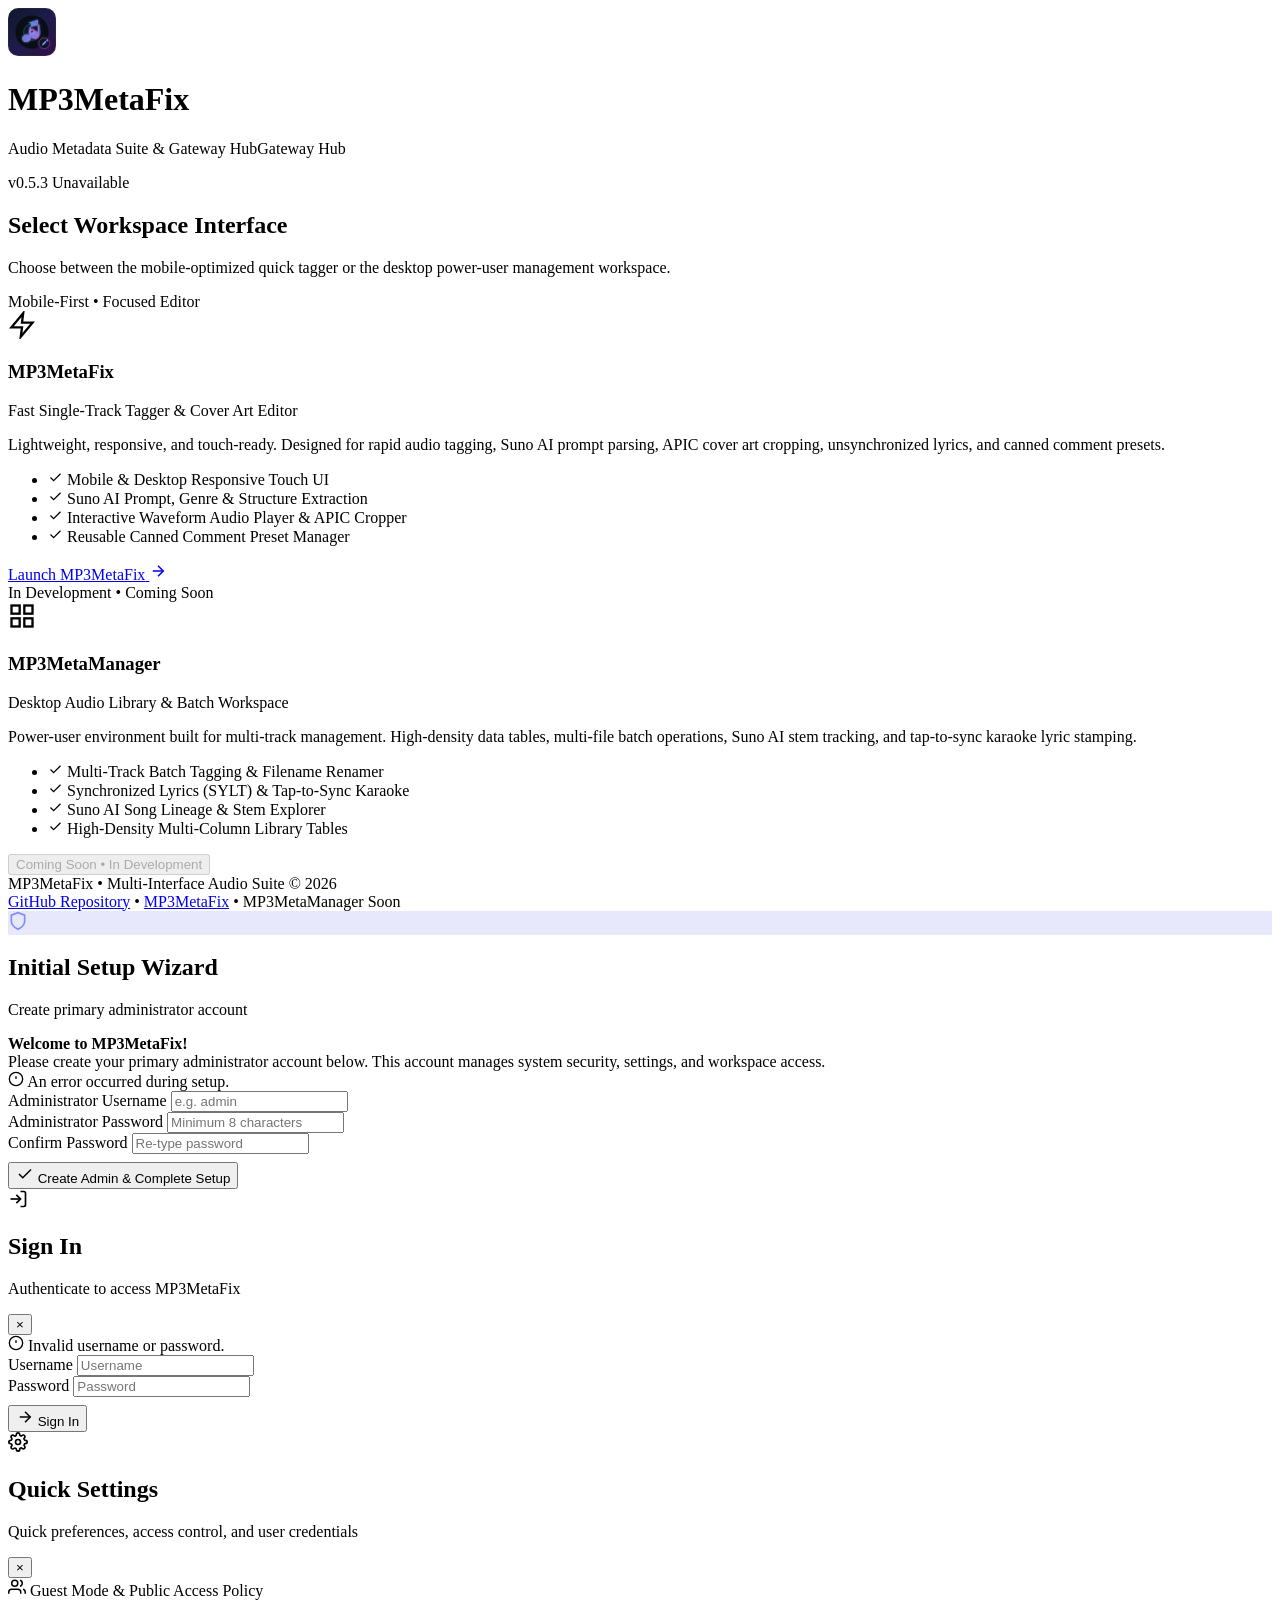
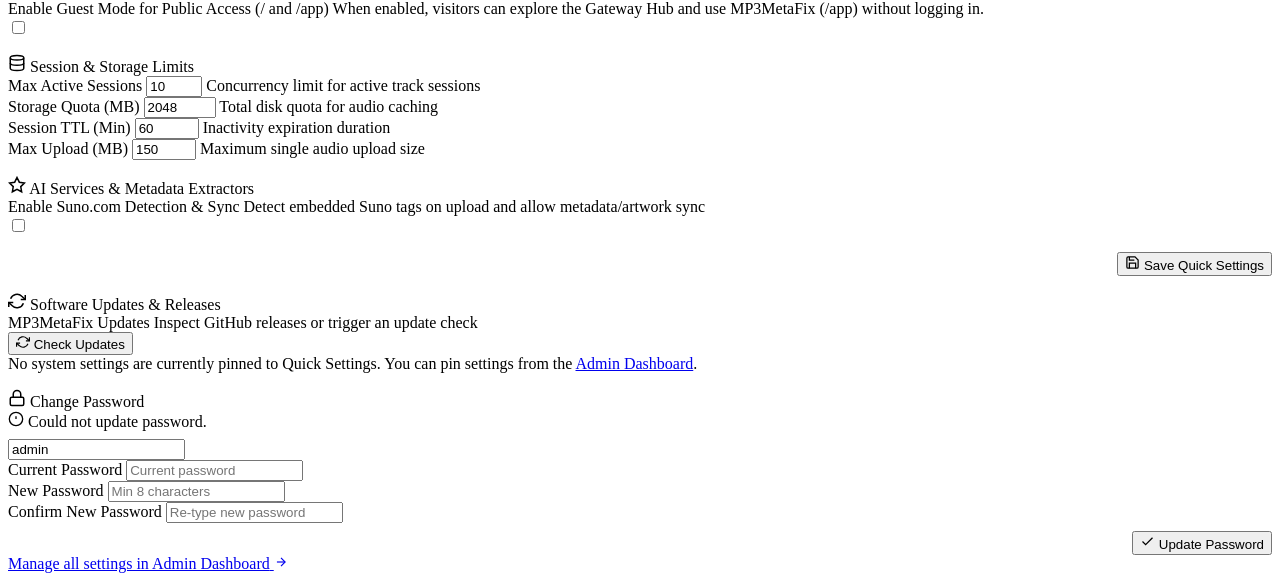
==== frontend/index.html @ 893d3195 "chore(release): prepare v0.5.3 release" ====
<!DOCTYPE html>
<html lang="en">
<head>
  <meta charset="UTF-8">
  <meta name="viewport" content="width=device-width, initial-scale=1.0">
  <meta name="description" content="MP3MetaFix Hub - Choose your audio metadata workspace">
  <title>MP3MetaFix | Gateway Hub</title>
  
  <!-- Google Fonts: Inter & Outfit -->
  <link rel="preconnect" href="https://fonts.googleapis.com">
  <link rel="preconnect" href="https://fonts.gstatic.com" crossorigin>
  <link href="https://fonts.googleapis.com/css2?family=Inter:wght@300;400;500;600;700&family=Outfit:wght@500;600;700;800&display=swap" rel="stylesheet">
  
  <link rel="icon" type="image/svg+xml" href="/assets/mp3metafix.svg">
  <link rel="stylesheet" href="/css/styles.css?v=0.5.3">
</head>
<body class="app-body hub-body">
  <!-- Dynamic Background Glow Elements -->
  <div class="bg-glow bg-glow-1"></div>
  <div class="bg-glow bg-glow-2"></div>
  <div class="bg-glow bg-glow-3"></div>

  <div class="app-container hub-container">
    <!-- Header -->
    <header class="app-header hub-header">
      <div class="brand-group">
        <div class="brand-logo-container">
          <img src="/assets/mp3metafix.svg" alt="MP3MetaFix Logo" class="brand-logo" width="48" height="48">
        </div>
        <div class="brand-text">
          <h1 class="brand-title">MP3<span>MetaFix</span></h1>
          <p class="brand-subtitle"><span class="sub-full">Audio Metadata Suite & Gateway Hub</span><span class="sub-short">Gateway Hub</span></p>
        </div>
      </div>

      <div class="header-badges">
        <span class="badge badge-version" id="hubVersionBadge">v0.5.3</span>
        <span class="badge badge-status" id="hubStatusBadge"><span class="status-dot"></span> Online</span>
        <div class="header-auth-container" id="headerAuthContainer"></div>
      </div>
    </header>

    <!-- Main Hub Content -->
    <main class="hub-main-content">
      <!-- Hero Intro -->
      <section class="hub-hero">
        <h2 class="hub-hero-title">Select Workspace Interface</h2>
        <p class="hub-hero-subtitle">
          Choose between the mobile-optimized quick tagger or the desktop power-user management workspace.
        </p>
      </section>

      <!-- Interface Chooser Cards Grid -->
      <section class="hub-apps-grid" aria-label="Available Applications">
        <!-- App 1: MP3MetaFix -->
        <div class="card app-card app-card-fix">
          <div class="app-card-glow"></div>
          <div class="app-card-header">
            <div class="app-badge-pill pill-primary">
              <span class="pill-dot"></span> Mobile-First • Focused Editor
            </div>
            <div class="app-icon-wrapper icon-fix">
              <svg viewBox="0 0 24 24" fill="none" stroke="currentColor" stroke-width="2" width="28" height="28">
                <polygon points="13 2 3 14 12 14 11 22 21 10 12 10 13 2"></polygon>
              </svg>
            </div>
          </div>

          <div class="app-card-body">
            <h3 class="app-title">MP3MetaFix</h3>
            <p class="app-tagline">Fast Single-Track Tagger & Cover Art Editor</p>
            <p class="app-desc">
              Lightweight, responsive, and touch-ready. Designed for rapid audio tagging, Suno AI prompt parsing, APIC cover art cropping, unsynchronized lyrics, and canned comment presets.
            </p>

            <ul class="app-features-list">
              <li>
                <svg viewBox="0 0 24 24" fill="none" stroke="currentColor" stroke-width="2" width="15" height="15"><polyline points="20 6 9 17 4 12"></polyline></svg>
                <span>Mobile & Desktop Responsive Touch UI</span>
              </li>
              <li>
                <svg viewBox="0 0 24 24" fill="none" stroke="currentColor" stroke-width="2" width="15" height="15"><polyline points="20 6 9 17 4 12"></polyline></svg>
                <span>Suno AI Prompt, Genre & Structure Extraction</span>
              </li>
              <li>
                <svg viewBox="0 0 24 24" fill="none" stroke="currentColor" stroke-width="2" width="15" height="15"><polyline points="20 6 9 17 4 12"></polyline></svg>
                <span>Interactive Waveform Audio Player & APIC Cropper</span>
              </li>
              <li>
                <svg viewBox="0 0 24 24" fill="none" stroke="currentColor" stroke-width="2" width="15" height="15"><polyline points="20 6 9 17 4 12"></polyline></svg>
                <span>Reusable Canned Comment Preset Manager</span>
              </li>
            </ul>
          </div>

          <div class="app-card-footer">
            <a href="/app" class="btn btn-primary btn-block btn-lg" id="btnLaunchFix">
              <span>Launch MP3MetaFix</span>
              <svg viewBox="0 0 24 24" fill="none" stroke="currentColor" stroke-width="2" width="18" height="18"><line x1="5" y1="12" x2="19" y2="12"></line><polyline points="12 5 19 12 12 19"></polyline></svg>
            </a>
          </div>
        </div>

        <!-- App 2: MP3MetaManager -->
        <div class="card app-card app-card-manager">
          <div class="app-card-glow"></div>
          <div class="app-card-header">
            <div class="app-badge-pill pill-coming-soon">
              <span class="pill-dot pill-dot-amber"></span> In Development &bull; Coming Soon
            </div>
            <div class="app-icon-wrapper icon-mgr">
              <svg viewBox="0 0 24 24" fill="none" stroke="currentColor" stroke-width="2" width="28" height="28">
                <rect x="3" y="3" width="7" height="7"></rect>
                <rect x="14" y="3" width="7" height="7"></rect>
                <rect x="14" y="14" width="7" height="7"></rect>
                <rect x="3" y="14" width="7" height="7"></rect>
              </svg>
            </div>
          </div>

          <div class="app-card-body">
            <h3 class="app-title">MP3MetaManager</h3>
            <p class="app-tagline">Desktop Audio Library & Batch Workspace</p>
            <p class="app-desc">
              Power-user environment built for multi-track management. High-density data tables, multi-file batch operations, Suno AI stem tracking, and tap-to-sync karaoke lyric stamping.
            </p>

            <ul class="app-features-list">
              <li>
                <svg viewBox="0 0 24 24" fill="none" stroke="currentColor" stroke-width="2" width="15" height="15"><polyline points="20 6 9 17 4 12"></polyline></svg>
                <span>Multi-Track Batch Tagging & Filename Renamer</span>
              </li>
              <li>
                <svg viewBox="0 0 24 24" fill="none" stroke="currentColor" stroke-width="2" width="15" height="15"><polyline points="20 6 9 17 4 12"></polyline></svg>
                <span>Synchronized Lyrics (SYLT) & Tap-to-Sync Karaoke</span>
              </li>
              <li>
                <svg viewBox="0 0 24 24" fill="none" stroke="currentColor" stroke-width="2" width="15" height="15"><polyline points="20 6 9 17 4 12"></polyline></svg>
                <span>Suno AI Song Lineage & Stem Explorer</span>
              </li>
              <li>
                <svg viewBox="0 0 24 24" fill="none" stroke="currentColor" stroke-width="2" width="15" height="15"><polyline points="20 6 9 17 4 12"></polyline></svg>
                <span>High-Density Multi-Column Library Tables</span>
              </li>
            </ul>
          </div>

          <div class="app-card-footer">
            <button class="btn btn-secondary btn-block btn-lg btn-disabled" disabled aria-disabled="true" title="MP3MetaManager is currently in development and coming in a future release">
              <span>Coming Soon &bull; In Development</span>
            </button>
          </div>
        </div>
      </section>
    </main>

    <!-- Footer -->
    <footer class="app-footer hub-footer">
      <div>MP3MetaFix &bull; Multi-Interface Audio Suite &copy; 2026</div>
      <div class="footer-links">
        <a href="https://github.com/darktekmafia/MP3MetaFix" target="_blank" rel="noopener noreferrer" class="footer-link">GitHub Repository</a>
        <span class="footer-sep">&bull;</span>
        <a href="/app" class="footer-link">MP3MetaFix</a>
        <span class="footer-sep">&bull;</span>
        <span class="footer-link-disabled" title="Coming Soon">MP3MetaManager <span class="switcher-badge-soon">Soon</span></span>
      </div>
    </footer>
  </div>

  <!-- Initial Administrator Setup Wizard Modal -->
  <div id="setupModal" class="modal-overlay hidden" role="dialog" aria-labelledby="setupModalTitle" aria-modal="true" data-backdrop="static">
    <div class="modal-card auth-modal-card">
      <div class="modal-header">
        <div class="modal-title-group">
          <div class="modal-icon-badge" style="background: rgba(99, 102, 241, 0.15); border-color: rgba(99, 102, 241, 0.35); color: #818cf8;">
            <svg viewBox="0 0 24 24" fill="none" stroke="currentColor" stroke-width="2" width="20" height="20">
              <path d="M12 22s8-4 8-10V5l-8-3-8 3v7c0 6 8 10 8 10z"></path>
            </svg>
          </div>
          <div>
            <h2 id="setupModalTitle" class="modal-title">Initial Setup Wizard</h2>
            <p class="modal-subtitle">Create primary administrator account</p>
          </div>
        </div>
      </div>

      <div class="modal-body">
        <div class="auth-intro-box">
          <strong>Welcome to MP3MetaFix!</strong><br>
          Please create your primary administrator account below. This account manages system security, settings, and workspace access.
        </div>

        <div id="setupErrorBanner" class="auth-error-banner hidden" role="alert">
          <svg viewBox="0 0 24 24" fill="none" stroke="currentColor" stroke-width="2" width="16" height="16"><circle cx="12" cy="12" r="10"></circle><line x1="12" y1="8" x2="12" y2="12"></line><line x1="12" y1="16" x2="12.01" y2="16"></line></svg>
          <span id="setupErrorText">An error occurred during setup.</span>
        </div>

        <form id="formAuthSetup" class="auth-form">
          <div class="form-group">
            <label for="setupUsername" class="form-label">Administrator Username</label>
            <input type="text" id="setupUsername" name="setupUsername" class="form-input" placeholder="e.g. admin" required minlength="3" autocomplete="username">
          </div>

          <div class="form-group">
            <label for="setupPassword" class="form-label">Administrator Password</label>
            <input type="password" id="setupPassword" name="setupPassword" class="form-input" placeholder="Minimum 8 characters" required minlength="8" autocomplete="new-password">
          </div>

          <div class="form-group">
            <label for="setupConfirm" class="form-label">Confirm Password</label>
            <input type="password" id="setupConfirm" name="setupConfirm" class="form-input" placeholder="Re-type password" required minlength="8" autocomplete="new-password">
          </div>

          <button type="submit" class="btn btn-primary btn-block btn-lg" id="btnSubmitSetup" style="margin-top: 0.5rem;">
            <svg viewBox="0 0 24 24" fill="none" stroke="currentColor" stroke-width="2" width="18" height="18"><polyline points="20 6 9 17 4 12"></polyline></svg>
            <span>Create Admin & Complete Setup</span>
          </button>
        </form>
      </div>
    </div>
  </div>

  <!-- Sign In Modal -->
  <div id="loginModal" class="modal-overlay hidden" role="dialog" aria-labelledby="loginModalTitle" aria-modal="true">
    <div class="modal-card auth-modal-card">
      <div class="modal-header">
        <div class="modal-title-group">
          <div class="modal-icon-badge">
            <svg viewBox="0 0 24 24" fill="none" stroke="currentColor" stroke-width="2" width="20" height="20">
              <path d="M15 3h4a2 2 0 0 1 2 2v14a2 2 0 0 1-2 2h-4"></path>
              <polyline points="10 17 15 12 10 7"></polyline>
              <line x1="15" y1="12" x2="3" y2="12"></line>
            </svg>
          </div>
          <div>
            <h2 id="loginModalTitle" class="modal-title">Sign In</h2>
            <p class="modal-subtitle">Authenticate to access MP3MetaFix</p>
          </div>
        </div>
        <button class="btn-close" id="btnCloseLoginModal" aria-label="Close modal">&times;</button>
      </div>

      <div class="modal-body">
        <div id="loginErrorBanner" class="auth-error-banner hidden" role="alert">
          <svg viewBox="0 0 24 24" fill="none" stroke="currentColor" stroke-width="2" width="16" height="16"><circle cx="12" cy="12" r="10"></circle><line x1="12" y1="8" x2="12" y2="12"></line><line x1="12" y1="16" x2="12.01" y2="16"></line></svg>
          <span id="loginErrorText">Invalid username or password.</span>
        </div>

        <form id="formAuthLogin" class="auth-form">
          <div class="form-group">
            <label for="loginUsername" class="form-label">Username</label>
            <input type="text" id="loginUsername" name="loginUsername" class="form-input" placeholder="Username" required autocomplete="username">
          </div>

          <div class="form-group">
            <label for="loginPassword" class="form-label">Password</label>
            <input type="password" id="loginPassword" name="loginPassword" class="form-input" placeholder="Password" required autocomplete="current-password">
          </div>

          <button type="submit" class="btn btn-primary btn-block btn-lg" id="btnSubmitLogin" style="margin-top: 0.5rem;">
            <svg viewBox="0 0 24 24" fill="none" stroke="currentColor" stroke-width="2" width="18" height="18"><line x1="5" y1="12" x2="19" y2="12"></line><polyline points="12 5 19 12 12 19"></polyline></svg>
            <span>Sign In</span>
          </button>
        </form>
      </div>
    </div>
  </div>

  <!-- Settings & Security Modal -->
  <div id="settingsModal" class="modal-overlay hidden" role="dialog" aria-labelledby="settingsModalTitle" aria-modal="true">
    <div class="modal-card modal-lg">
      <div class="modal-header">
        <div class="modal-title-group">
          <div class="modal-icon-badge">
            <svg viewBox="0 0 24 24" fill="none" stroke="currentColor" stroke-width="2" width="20" height="20">
              <circle cx="12" cy="12" r="3"></circle>
              <path d="M19.4 15a1.65 1.65 0 0 0 .33 1.82l.06.06a2 2 0 0 1 0 2.83 2 2 0 0 1-2.83 0l-.06-.06a1.65 1.65 0 0 0-1.82-.33 1.65 1.65 0 0 0-1 1.51V21a2 2 0 0 1-2 2 2 2 0 0 1-2-2v-.09A1.65 1.65 0 0 0 9 19.4a1.65 1.65 0 0 0-1.82.33l-.06.06a2 2 0 0 1-2.83 0 2 2 0 0 1 0-2.83l.06-.06a1.65 1.65 0 0 0 .33-1.82 1.65 1.65 0 0 0-1.51-1H3a2 2 0 0 1-2-2 2 2 0 0 1 2-2h.09A1.65 1.65 0 0 0 4.6 9a1.65 1.65 0 0 0-.33-1.82l-.06-.06a2 2 0 0 1 0-2.83 2 2 0 0 1 2.83 0l.06.06a1.65 1.65 0 0 0 1.82.33H9a1.65 1.65 0 0 0 1-1.51V3a2 2 0 0 1 2-2 2 2 0 0 1 2 2v.09a1.65 1.65 0 0 0 1 1.51 1.65 1.65 0 0 0 1.82-.33l.06-.06a2 2 0 0 1 2.83 0 2 2 0 0 1 0 2.83l-.06.06a1.65 1.65 0 0 0-.33 1.82V9a1.65 1.65 0 0 0 1.51 1H21a2 2 0 0 1 2 2 2 2 0 0 1-2 2h-.09a1.65 1.65 0 0 0-1.51 1z"></path>
            </svg>
          </div>
          <div>
            <h2 id="settingsModalTitle" class="modal-title">Quick Settings</h2>
            <p class="modal-subtitle">Quick preferences, access control, and user credentials</p>
          </div>
        </div>
        <button class="btn-close" id="btnCloseSettingsModal" aria-label="Close modal">&times;</button>
      </div>

      <div class="modal-body">
        <!-- Admin Settings Section -->
        <div id="settingsAdminSection" class="settings-admin-wrapper">
          <form id="formSystemSettings" class="settings-form">
            <!-- Access & Guest Mode Card -->
            <div id="settingBlock_guest_mode_enabled" class="settings-section-card">
              <div class="settings-section-header">
                <svg viewBox="0 0 24 24" fill="none" stroke="currentColor" stroke-width="2" width="18" height="18"><path d="M17 21v-2a4 4 0 0 0-4-4H5a4 4 0 0 0-4 4v2"></path><circle cx="9" cy="7" r="4"></circle><path d="M23 21v-2a4 4 0 0 0-3-3.87"></path><path d="M16 3.13a4 4 0 0 1 0 7.75"></path></svg>
                <span>Guest Mode & Public Access Policy</span>
              </div>
              <div class="settings-row">
                <div class="settings-label-group">
                  <span class="settings-label">Enable Guest Mode for Public Access (/ and /app)</span>
                  <span class="settings-subtext">When enabled, visitors can explore the Gateway Hub and use MP3MetaFix (/app) without logging in.</span>
                </div>
                <label class="toggle-switch" aria-label="Toggle Guest Mode">
                  <input type="checkbox" id="settingGuestMode">
                  <span class="switch-slider"></span>
                </label>
              </div>
            </div>

            <!-- Session & Storage Quota Card -->
            <div id="settingBlock_limits" class="settings-section-card" style="margin-top: 1rem;">
              <div class="settings-section-header">
                <svg viewBox="0 0 24 24" fill="none" stroke="currentColor" stroke-width="2" width="18" height="18"><ellipse cx="12" cy="5" rx="9" ry="3"></ellipse><path d="M21 12c0 1.66-4 3-9 3s-9-1.34-9-3"></path><path d="M3 5v14c0 1.66 4 3 9 3s9-1.34 9-3V5"></path></svg>
                <span>Session & Storage Limits</span>
              </div>
              <div class="settings-inputs-grid">
                <div id="settingBlock_max_sessions" class="form-group">
                  <label for="settingMaxSessions" class="form-label">Max Active Sessions</label>
                  <input type="number" id="settingMaxSessions" class="form-input" min="1" max="100" value="10">
                  <span class="settings-subtext">Concurrency limit for active track sessions</span>
                </div>
                <div id="settingBlock_max_global_storage_mb" class="form-group">
                  <label for="settingMaxStorage" class="form-label">Storage Quota (MB)</label>
                  <input type="number" id="settingMaxStorage" class="form-input" min="100" max="20480" value="2048">
                  <span class="settings-subtext">Total disk quota for audio caching</span>
                </div>
                <div id="settingBlock_session_ttl_minutes" class="form-group">
                  <label for="settingSessionTtl" class="form-label">Session TTL (Min)</label>
                  <input type="number" id="settingSessionTtl" class="form-input" min="5" max="1440" value="60">
                  <span class="settings-subtext">Inactivity expiration duration</span>
                </div>
                <div id="settingBlock_max_upload_size_mb" class="form-group">
                  <label for="settingMaxUploadSize" class="form-label">Max Upload (MB)</label>
                  <input type="number" id="settingMaxUploadSize" class="form-input" min="10" max="2048" value="150">
                  <span class="settings-subtext">Maximum single audio upload size</span>
                </div>
              </div>
            </div>

            <!-- AI Services & Integrations Card -->
            <div id="settingBlock_suno_integration_enabled" class="settings-section-card" style="margin-top: 1rem;">
              <div class="settings-section-header">
                <svg viewBox="0 0 24 24" fill="none" stroke="currentColor" stroke-width="2" width="18" height="18"><polygon points="12 2 15.09 8.26 22 9.27 17 14.14 18.18 21.02 12 17.77 5.82 21.02 7 14.14 2 9.27 8.91 8.26 12 2"></polygon></svg>
                <span>AI Services & Metadata Extractors</span>
              </div>
              <div class="settings-row">
                <div class="settings-label-group">
                  <span class="settings-label">Enable Suno.com Detection & Sync</span>
                  <span class="settings-subtext">Detect embedded Suno tags on upload and allow metadata/artwork sync</span>
                </div>
                <label class="toggle-switch" aria-label="Toggle Suno Integration">
                  <input type="checkbox" id="settingSunoIntegration">
                  <span class="switch-slider"></span>
                </label>
              </div>
            </div>

            <div id="settingBlock_saveBtn" style="display: flex; justify-content: flex-end; margin-top: 1rem;">
              <button type="submit" class="btn btn-primary btn-sm" id="btnSaveSettings">
                <svg viewBox="0 0 24 24" fill="none" stroke="currentColor" stroke-width="2" width="15" height="15"><path d="M19 21H5a2 2 0 0 1-2-2V5a2 2 0 0 1 2-2h11l5 5v11a2 2 0 0 1-2 2z"></path><polyline points="17 21 17 13 7 13 7 21"></polyline><polyline points="7 3 7 8 15 8"></polyline></svg>
                <span>Save Quick Settings</span>
              </button>
            </div>

            <!-- Software Updates Card -->
            <div id="settingBlock_software_updates" class="settings-section-card" style="margin-top: 1rem;">
              <div class="settings-section-header">
                <svg viewBox="0 0 24 24" fill="none" stroke="currentColor" stroke-width="2" width="18" height="18"><path d="M23 4v6h-6"></path><path d="M1 20v-6h6"></path><path d="M3.51 9a9 9 0 0 1 14.85-3.36L23 10M1 14l4.64 4.36A9 9 0 0 0 20.49 15"></path></svg>
                <span>Software Updates & Releases</span>
              </div>
              <div class="settings-row">
                <div class="settings-label-group">
                  <span class="settings-label" id="quickUpdateVersionText">MP3MetaFix Updates</span>
                  <span class="settings-subtext" id="quickUpdateStatusText">Inspect GitHub releases or trigger an update check</span>
                </div>
                <button type="button" class="btn btn-secondary btn-sm" id="btnQuickCheckUpdates">
                  <svg viewBox="0 0 24 24" fill="none" stroke="currentColor" stroke-width="2" width="14" height="14"><path d="M23 4v6h-6"></path><path d="M1 20v-6h6"></path><path d="M3.51 9a9 9 0 0 1 14.85-3.36L23 10M1 14l4.64 4.36A9 9 0 0 0 20.49 15"></path></svg>
                  <span>Check Updates</span>
                </button>
              </div>
            </div>
          </form>

          <div id="quickSettingsEmptyNotice" class="quick-settings-empty hidden">
            No system settings are currently pinned to Quick Settings. You can pin settings from the <a href="/admin">Admin Dashboard</a>.
          </div>
        </div>

        <!-- Password Change Card -->
        <div class="settings-section-card" style="margin-top: 1rem;">
          <div class="settings-section-header">
            <svg viewBox="0 0 24 24" fill="none" stroke="currentColor" stroke-width="2" width="18" height="18"><rect x="3" y="11" width="18" height="11" rx="2" ry="2"></rect><path d="M7 11V7a5 5 0 0 1 10 0v4"></path></svg>
            <span>Change Password</span>
          </div>

          <div id="pwdErrorBanner" class="auth-error-banner hidden" role="alert">
            <svg viewBox="0 0 24 24" fill="none" stroke="currentColor" stroke-width="2" width="16" height="16"><circle cx="12" cy="12" r="10"></circle><line x1="12" y1="8" x2="12" y2="12"></line><line x1="12" y1="16" x2="12.01" y2="16"></line></svg>
            <span id="pwdErrorText">Could not update password.</span>
          </div>

          <form id="formChangePassword" class="auth-form" style="margin-top: 0.5rem;">
            <!-- Hidden username field for browser accessibility & password manager compatibility -->
            <input type="text" name="username" class="visually-hidden" autocomplete="username" tabindex="-1" aria-hidden="true" value="admin">

            <div class="form-group">
              <label for="pwdCurrent" class="form-label">Current Password</label>
              <input type="password" id="pwdCurrent" name="pwdCurrent" class="form-input" placeholder="Current password" required autocomplete="current-password">
            </div>

            <div class="settings-inputs-grid">
              <div class="form-group">
                <label for="pwdNew" class="form-label">New Password</label>
                <input type="password" id="pwdNew" name="pwdNew" class="form-input" placeholder="Min 8 characters" required minlength="8" autocomplete="new-password">
              </div>
              <div class="form-group">
                <label for="pwdConfirm" class="form-label">Confirm New Password</label>
                <input type="password" id="pwdConfirm" name="pwdConfirm" class="form-input" placeholder="Re-type new password" required minlength="8" autocomplete="new-password">
              </div>
            </div>

            <div style="display: flex; justify-content: flex-end; margin-top: 0.5rem;">
              <button type="submit" class="btn btn-secondary btn-sm" id="btnChangePassword">
                <svg viewBox="0 0 24 24" fill="none" stroke="currentColor" stroke-width="2" width="15" height="15"><polyline points="20 6 9 17 4 12"></polyline></svg>
                <span>Update Password</span>
              </button>
            </div>
          </form>
        </div>

        <div class="quick-settings-footer-link" id="quickSettingsAdminLink">
          <a href="/admin">
            <span>Manage all settings in Admin Dashboard</span>
            <svg viewBox="0 0 24 24" fill="none" stroke="currentColor" stroke-width="2" width="14" height="14"><path d="M5 12h14"></path><polyline points="12 5 19 12 12 19"></polyline></svg>
          </a>
        </div>
      </div>
    </div>
  </div>

  <!-- Toast Notification Container -->
  <div id="toastContainer" class="toast-container" aria-live="polite"></div>

  <script src="/js/auth.js?v=0.5.3"></script>
  <script>
    // Check basic availability once; resource diagnostics live in /admin.
    fetch('/api/health')
      .then(response => {
        if (!response.ok) throw new Error('Health check failed');
        return response.json();
      })
      .then(data => {
        if (data.version) {
          document.getElementById('hubVersionBadge').textContent = `v${data.version}`;
        }
      })
      .catch(() => {
        const badge = document.getElementById('hubStatusBadge');
        const dot = document.createElement('span');
        dot.className = 'status-dot dot-offline';
        badge.replaceChildren(dot, document.createTextNode(' Unavailable'));
        badge.classList.add('status-offline');
      });
  </script>
</body>
</html>
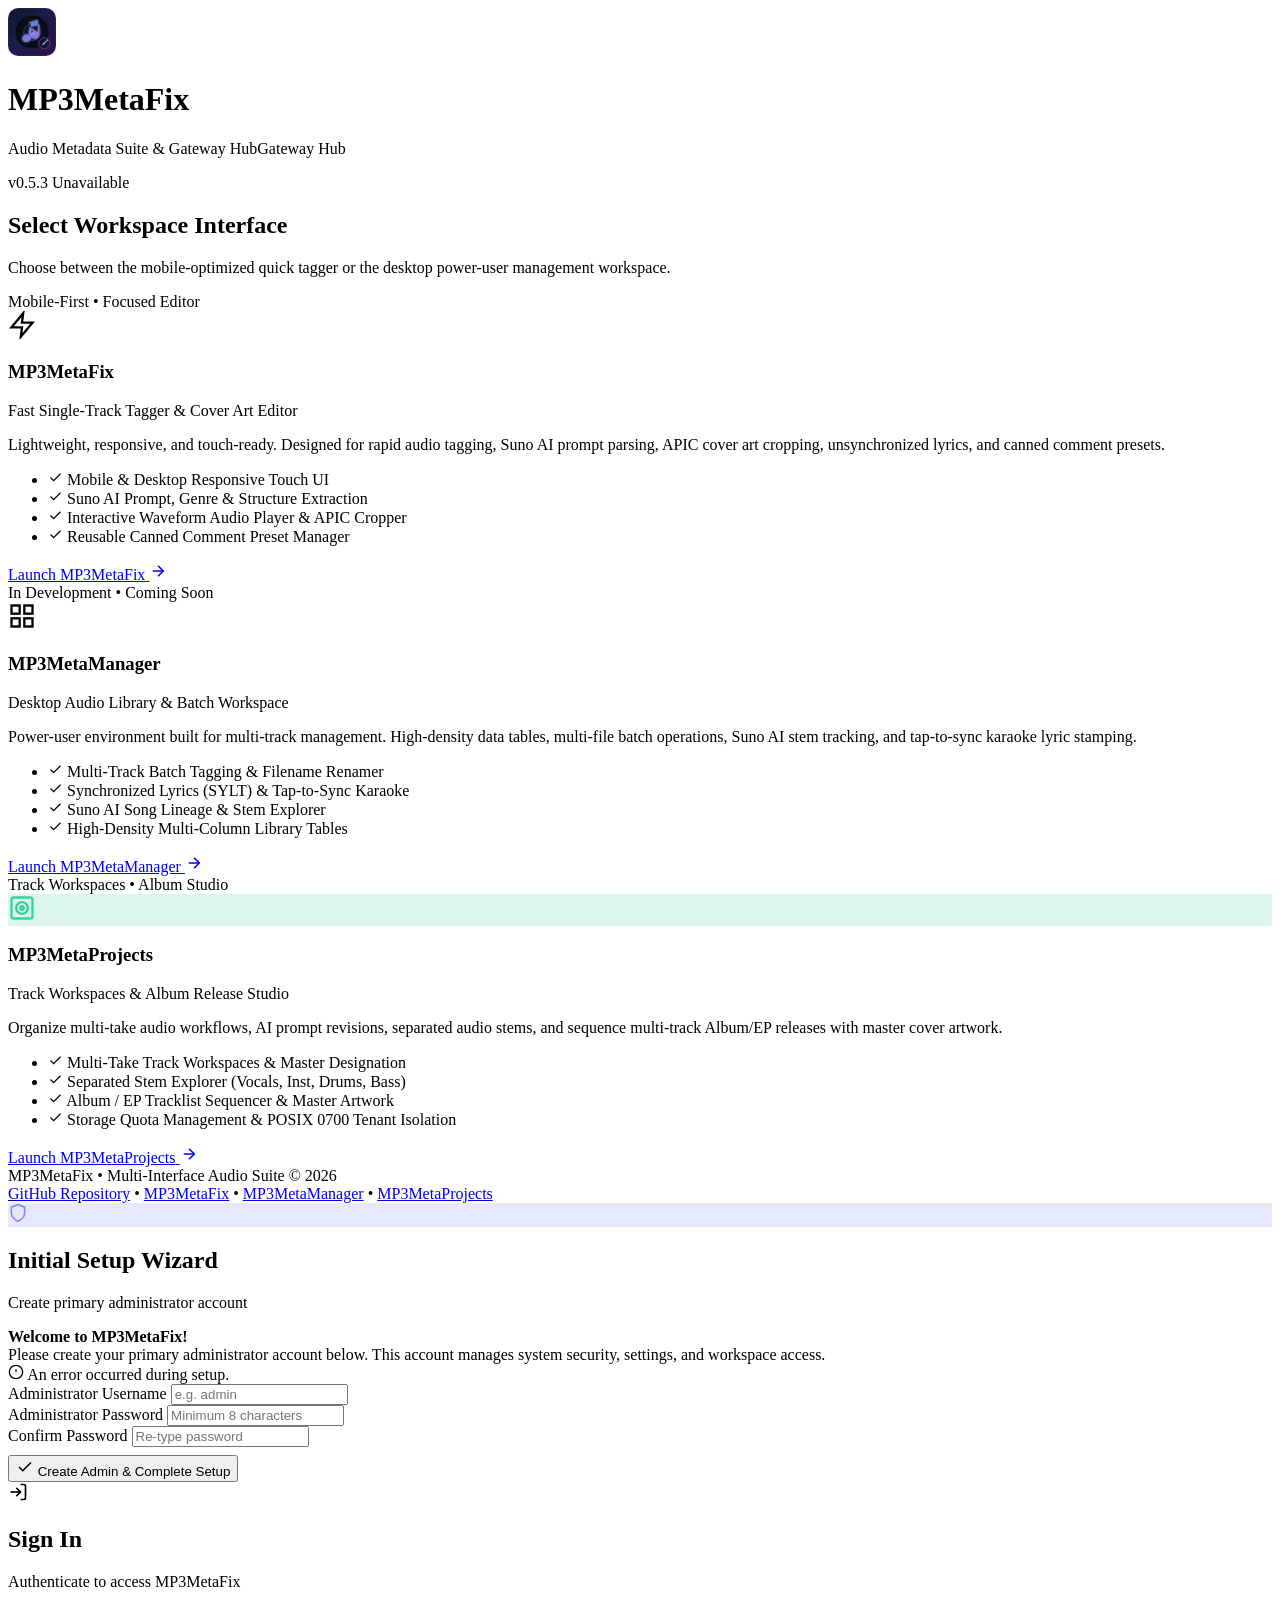
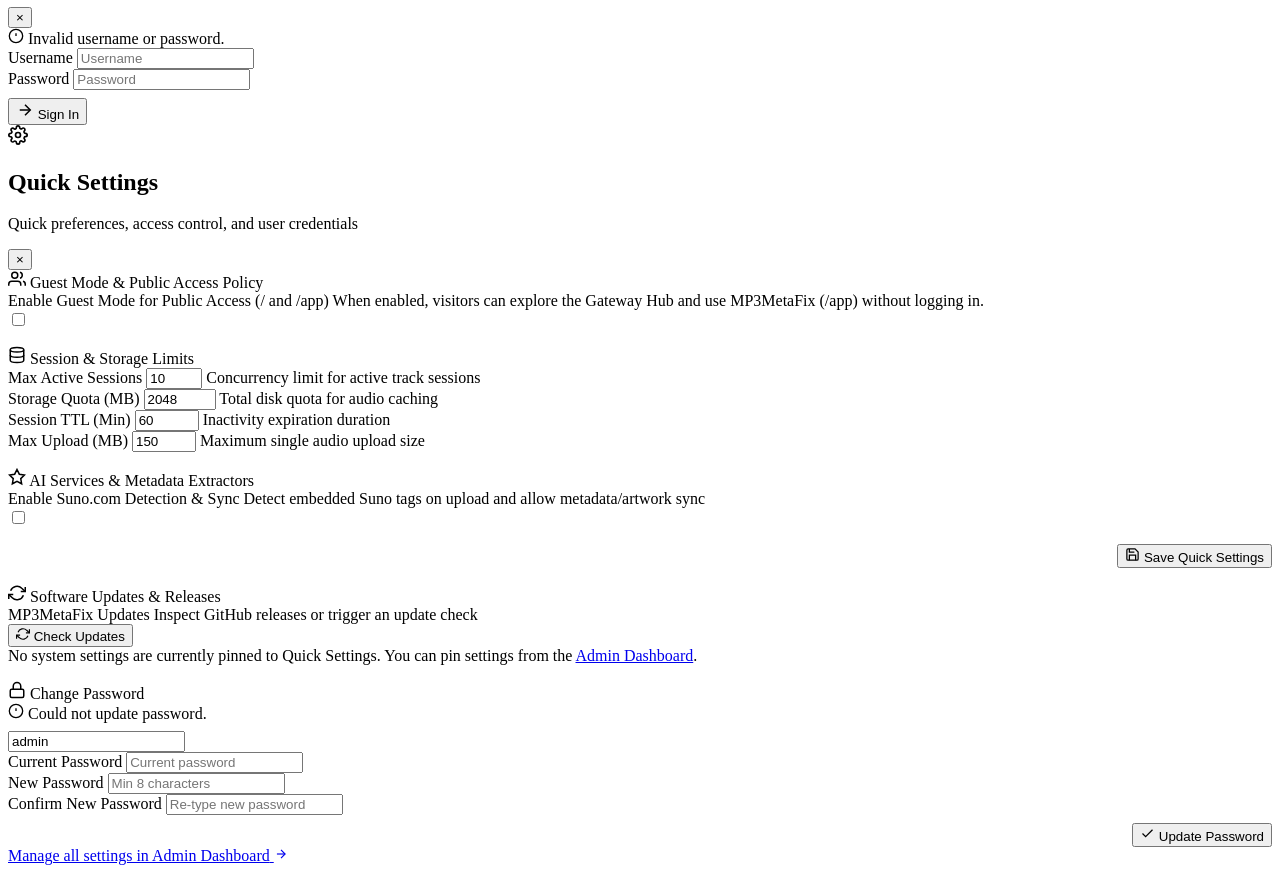
==== commit fc78942a: "feat: add persistent file and project storage system across /manager, /projects, and /admin" ====
--- a/frontend/index.html
+++ b/frontend/index.html
@@ -146,9 +146,61 @@
           </div>
 
           <div class="app-card-footer">
-            <button class="btn btn-secondary btn-block btn-lg btn-disabled" disabled aria-disabled="true" title="MP3MetaManager is currently in development and coming in a future release">
-              <span>Coming Soon &bull; In Development</span>
-            </button>
+            <a href="/manager" class="btn btn-secondary btn-block btn-lg" id="btnLaunchManager">
+              <span>Launch MP3MetaManager</span>
+              <svg viewBox="0 0 24 24" fill="none" stroke="currentColor" stroke-width="2" width="18" height="18"><line x1="5" y1="12" x2="19" y2="12"></line><polyline points="12 5 19 12 12 19"></polyline></svg>
+            </a>
+          </div>
+        </div>
+
+        <!-- App 3: MP3MetaProjects -->
+        <div class="card app-card app-card-projects">
+          <div class="app-card-glow"></div>
+          <div class="app-card-header">
+            <div class="app-badge-pill pill-primary">
+              <span class="pill-dot"></span> Track Workspaces • Album Studio
+            </div>
+            <div class="app-icon-wrapper icon-mgr" style="background: rgba(16, 185, 129, 0.15); border-color: rgba(16, 185, 129, 0.35); color: #34d399;">
+              <svg viewBox="0 0 24 24" fill="none" stroke="currentColor" stroke-width="2" width="28" height="28">
+                <rect x="3" y="3" width="18" height="18" rx="2" ry="2"></rect>
+                <circle cx="12" cy="12" r="5"></circle>
+                <circle cx="12" cy="12" r="1.5"></circle>
+              </svg>
+            </div>
+          </div>
+
+          <div class="app-card-body">
+            <h3 class="app-title">MP3MetaProjects</h3>
+            <p class="app-tagline">Track Workspaces & Album Release Studio</p>
+            <p class="app-desc">
+              Organize multi-take audio workflows, AI prompt revisions, separated audio stems, and sequence multi-track Album/EP releases with master cover artwork.
+            </p>
+
+            <ul class="app-features-list">
+              <li>
+                <svg viewBox="0 0 24 24" fill="none" stroke="currentColor" stroke-width="2" width="15" height="15"><polyline points="20 6 9 17 4 12"></polyline></svg>
+                <span>Multi-Take Track Workspaces & Master Designation</span>
+              </li>
+              <li>
+                <svg viewBox="0 0 24 24" fill="none" stroke="currentColor" stroke-width="2" width="15" height="15"><polyline points="20 6 9 17 4 12"></polyline></svg>
+                <span>Separated Stem Explorer (Vocals, Inst, Drums, Bass)</span>
+              </li>
+              <li>
+                <svg viewBox="0 0 24 24" fill="none" stroke="currentColor" stroke-width="2" width="15" height="15"><polyline points="20 6 9 17 4 12"></polyline></svg>
+                <span>Album / EP Tracklist Sequencer & Master Artwork</span>
+              </li>
+              <li>
+                <svg viewBox="0 0 24 24" fill="none" stroke="currentColor" stroke-width="2" width="15" height="15"><polyline points="20 6 9 17 4 12"></polyline></svg>
+                <span>Storage Quota Management & POSIX 0700 Tenant Isolation</span>
+              </li>
+            </ul>
+          </div>
+
+          <div class="app-card-footer">
+            <a href="/projects" class="btn btn-primary btn-block btn-lg" id="btnLaunchProjects">
+              <span>Launch MP3MetaProjects</span>
+              <svg viewBox="0 0 24 24" fill="none" stroke="currentColor" stroke-width="2" width="18" height="18"><line x1="5" y1="12" x2="19" y2="12"></line><polyline points="12 5 19 12 12 19"></polyline></svg>
+            </a>
           </div>
         </div>
       </section>
@@ -162,7 +214,9 @@
         <span class="footer-sep">&bull;</span>
         <a href="/app" class="footer-link">MP3MetaFix</a>
         <span class="footer-sep">&bull;</span>
-        <span class="footer-link-disabled" title="Coming Soon">MP3MetaManager <span class="switcher-badge-soon">Soon</span></span>
+        <a href="/manager" class="footer-link">MP3MetaManager</a>
+        <span class="footer-sep">&bull;</span>
+        <a href="/projects" class="footer-link">MP3MetaProjects</a>
       </div>
     </footer>
   </div>
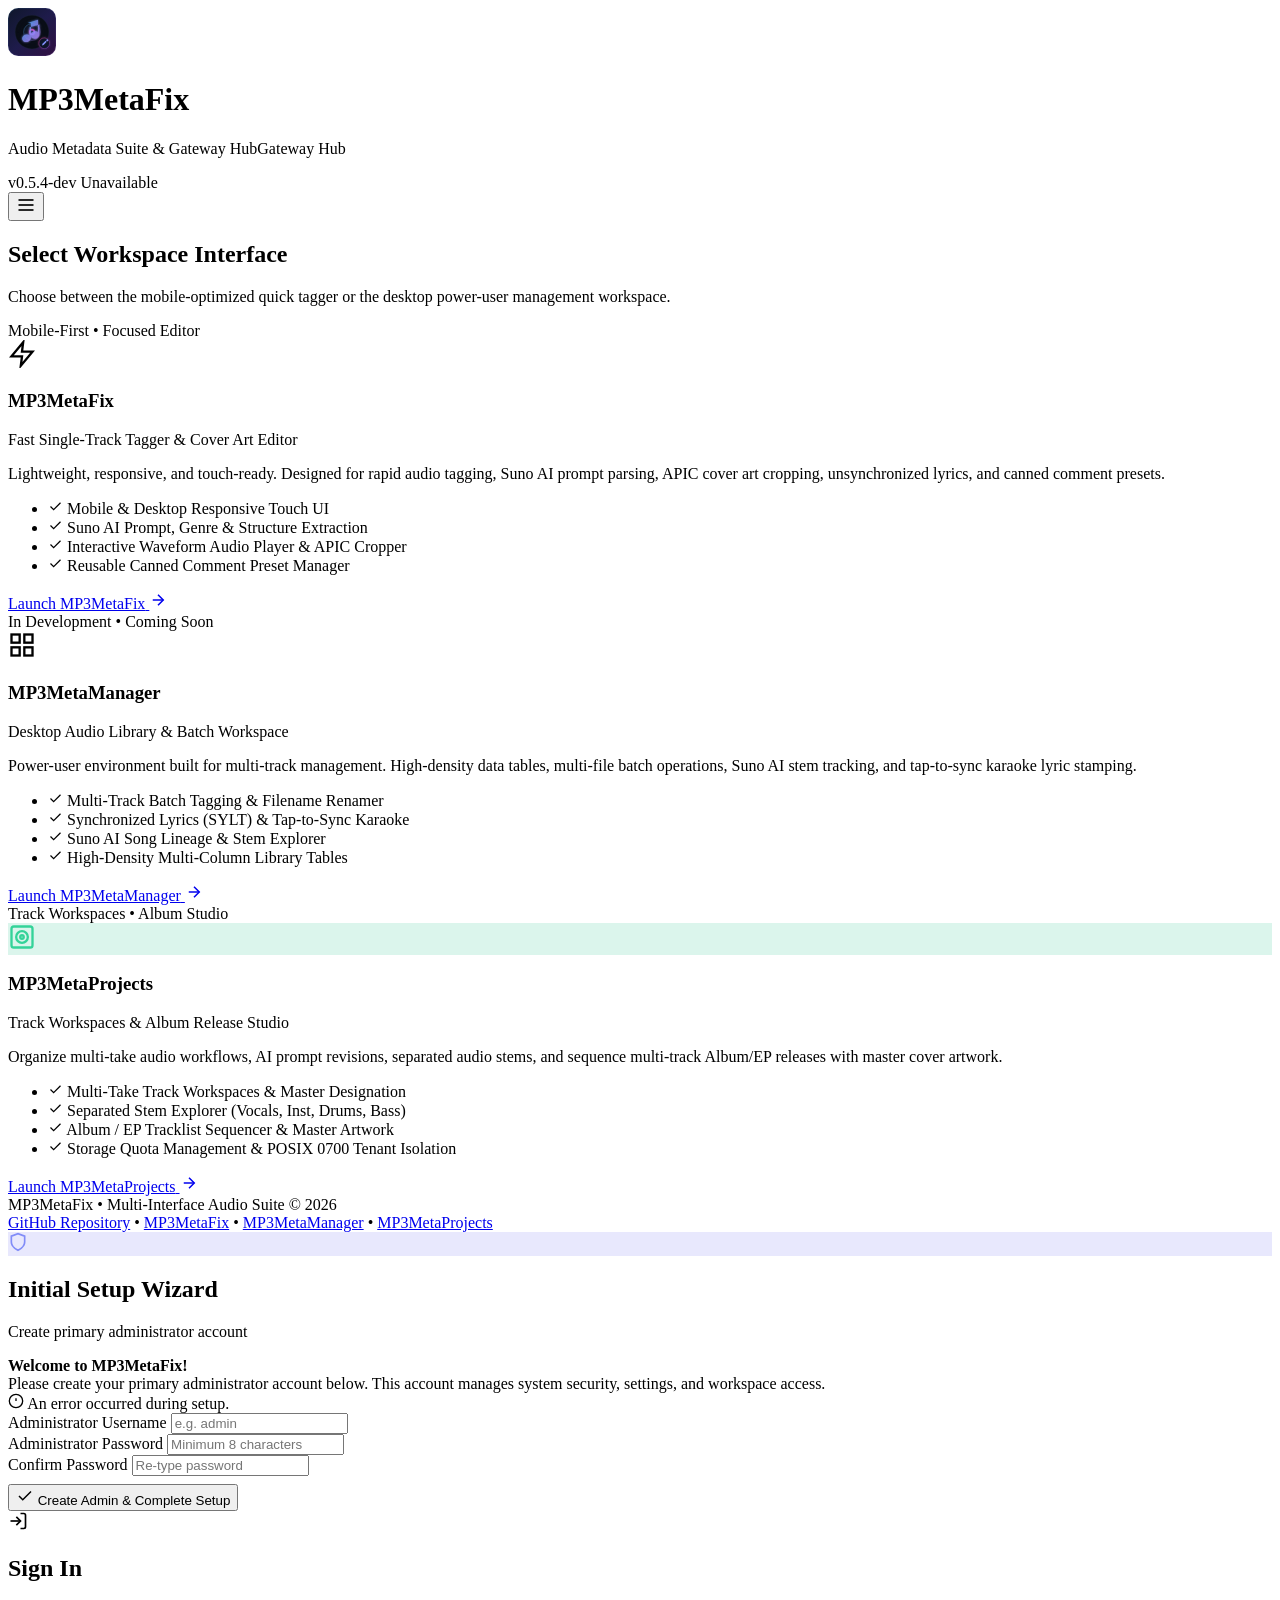
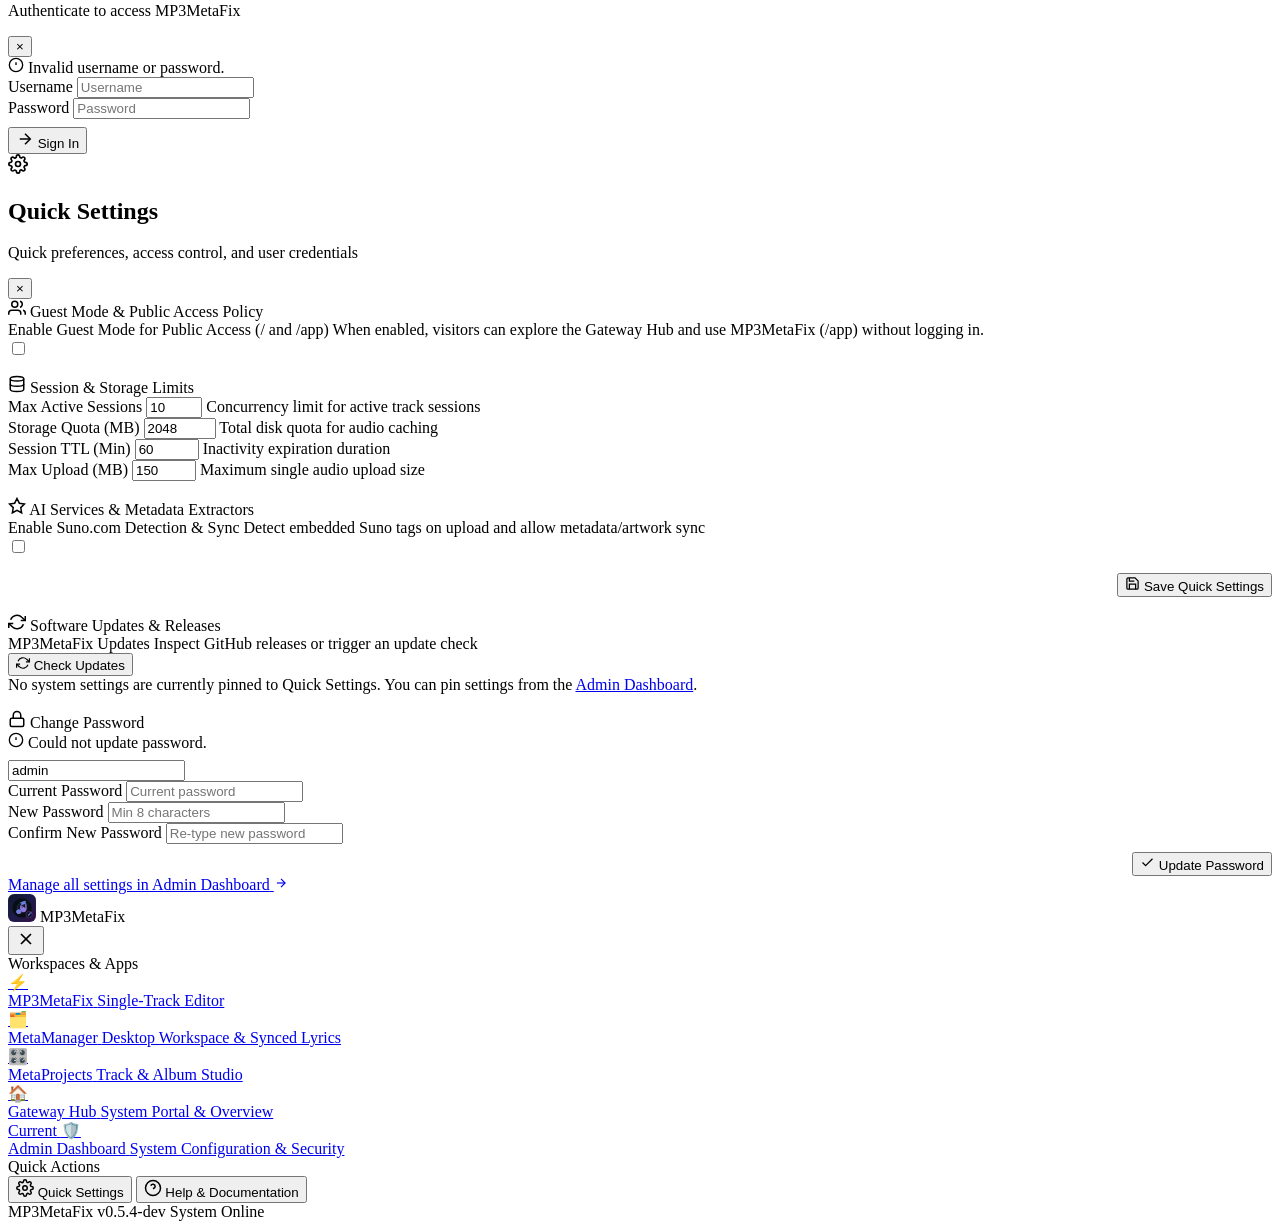
==== commit f55dc7bb: "feat(ui): extend mobile-first header and navigation drawer across /manager, /projects, /admin, and /" ====
--- a/frontend/index.html
+++ b/frontend/index.html
@@ -12,7 +12,7 @@
   <link href="https://fonts.googleapis.com/css2?family=Inter:wght@300;400;500;600;700&family=Outfit:wght@500;600;700;800&display=swap" rel="stylesheet">
   
   <link rel="icon" type="image/svg+xml" href="/assets/mp3metafix.svg">
-  <link rel="stylesheet" href="/css/styles.css?v=0.5.3">
+  <link rel="stylesheet" href="/css/styles.css?v=0.5.4-dev">
 </head>
 <body class="app-body hub-body">
   <!-- Dynamic Background Glow Elements -->
@@ -34,9 +34,16 @@
       </div>
 
       <div class="header-badges">
-        <span class="badge badge-version" id="hubVersionBadge">v0.5.3</span>
+        <span class="badge badge-version" id="hubVersionBadge">v0.5.4-dev</span>
         <span class="badge badge-status" id="hubStatusBadge"><span class="status-dot"></span> Online</span>
         <div class="header-auth-container" id="headerAuthContainer"></div>
+        <button id="mobileNavToggle" class="mobile-nav-toggle" aria-label="Open Navigation Menu" aria-expanded="false" aria-controls="mobileNavDrawer">
+          <svg class="hamburger-icon" viewBox="0 0 24 24" fill="none" stroke="currentColor" stroke-width="2" width="20" height="20">
+            <line x1="3" y1="6" x2="21" y2="6"></line>
+            <line x1="3" y1="12" x2="21" y2="12"></line>
+            <line x1="3" y1="18" x2="21" y2="18"></line>
+          </svg>
+        </button>
       </div>
     </header>
 
@@ -492,9 +499,104 @@
   </div>
 
   <!-- Toast Notification Container -->
+  <!-- Mobile Navigation Drawer Overlay -->
+  <div id="mobileNavDrawer" class="mobile-drawer-overlay hidden" role="dialog" aria-modal="true" aria-label="Navigation Menu">
+    <div class="mobile-drawer-backdrop" id="mobileDrawerBackdrop"></div>
+    <aside class="mobile-drawer-sheet" id="mobileDrawerSheet">
+      <div class="mobile-drawer-header">
+        <div class="drawer-brand">
+          <img src="/assets/mp3metafix.svg" alt="MP3MetaFix Logo" width="28" height="28">
+          <span class="drawer-title">MP3<span>MetaFix</span></span>
+        </div>
+        <button id="btnCloseMobileDrawer" class="btn-drawer-close" aria-label="Close navigation menu">
+          <svg viewBox="0 0 24 24" fill="none" stroke="currentColor" stroke-width="2" width="20" height="20">
+            <line x1="18" y1="6" x2="6" y2="18"></line>
+            <line x1="6" y1="6" x2="18" y2="18"></line>
+          </svg>
+        </button>
+      </div>
+
+      <!-- Account / User State Card in Drawer -->
+      <div class="mobile-drawer-auth" id="mobileDrawerAuth"></div>
+
+      <!-- Navigation Section -->
+      <div class="mobile-drawer-section">
+        <div class="drawer-section-label">Workspaces & Apps</div>
+        <nav class="mobile-drawer-nav">
+          <a href="/app" class="drawer-nav-item">
+            <span class="drawer-nav-icon">⚡</span>
+            <div class="drawer-nav-text">
+              <span class="drawer-nav-title">MP3MetaFix</span>
+              <span class="drawer-nav-sub">Single-Track Editor</span>
+            </div>
+          </a>
+          <a href="/manager" class="drawer-nav-item">
+            <span class="drawer-nav-icon">🗂️</span>
+            <div class="drawer-nav-text">
+              <span class="drawer-nav-title">MetaManager</span>
+              <span class="drawer-nav-sub">Desktop Workspace & Synced Lyrics</span>
+            </div>
+          </a>
+          <a href="/projects" class="drawer-nav-item">
+            <span class="drawer-nav-icon">🎛️</span>
+            <div class="drawer-nav-text">
+              <span class="drawer-nav-title">MetaProjects</span>
+              <span class="drawer-nav-sub">Track & Album Studio</span>
+            </div>
+          </a>
+          <a href="/" class="drawer-nav-item active">
+            <span class="drawer-nav-icon">🏠</span>
+            <div class="drawer-nav-text">
+              <span class="drawer-nav-title">Gateway Hub</span>
+              <span class="drawer-nav-sub">System Portal & Overview</span>
+            </div>
+            <span class="drawer-nav-badge">Current</span>
+          </a>
+          <a href="/admin" class="drawer-nav-item admin-only hidden">
+            <span class="drawer-nav-icon">🛡️</span>
+            <div class="drawer-nav-text">
+              <span class="drawer-nav-title">Admin Dashboard</span>
+              <span class="drawer-nav-sub">System Configuration & Security</span>
+            </div>
+          </a>
+        </nav>
+      </div>
+
+      <!-- Quick Tools & Actions -->
+      <div class="mobile-drawer-section">
+        <div class="drawer-section-label">Quick Actions</div>
+        <div class="mobile-drawer-actions">
+          <button id="btnMobileQuickSettings" class="drawer-action-btn" type="button">
+            <svg viewBox="0 0 24 24" fill="none" stroke="currentColor" stroke-width="2" width="18" height="18">
+              <circle cx="12" cy="12" r="3"></circle>
+              <path d="M19.4 15a1.65 1.65 0 0 0 .33 1.82l.06.06a2 2 0 0 1 0 2.83 2 2 0 0 1-2.83 0l-.06-.06a1.65 1.65 0 0 0-1.82-.33 1.65 1.65 0 0 0-1 1.51V21a2 2 0 0 1-2 2 2 2 0 0 1-2-2v-.09A1.65 1.65 0 0 0 9 19.4a1.65 1.65 0 0 0-1.82.33l-.06.06a2 2 0 0 1-2.83 0 2 2 0 0 1 0-2.83l.06-.06a1.65 1.65 0 0 0 .33-1.82 1.65 1.65 0 0 0-1.51-1H3a2 2 0 0 1-2-2 2 2 0 0 1 2-2h.09A1.65 1.65 0 0 0 4.6 9a1.65 1.65 0 0 0-.33-1.82l-.06-.06a2 2 0 0 1 0-2.83 2 2 0 0 1 2.83 0l.06.06a1.65 1.65 0 0 0 1.82.33H9a1.65 1.65 0 0 0 1-1.51V3a2 2 0 0 1 2-2 2 2 0 0 1 2 2v.09a1.65 1.65 0 0 0 1 1.51 1.65 1.65 0 0 0 1.82-.33l.06-.06a2 2 0 0 1 2.83 0 2 2 0 0 1 0 2.83l-.06.06a1.65 1.65 0 0 0-.33 1.82V9a1.65 1.65 0 0 0 1.51 1H21a2 2 0 0 1 2 2 2 2 0 0 1-2 2h-.09a1.65 1.65 0 0 0-1.51 1z"></path>
+            </svg>
+            <span>Quick Settings</span>
+          </button>
+          <button id="btnMobileHelpDocs" class="drawer-action-btn" type="button">
+            <svg viewBox="0 0 24 24" fill="none" stroke="currentColor" stroke-width="2" width="18" height="18">
+              <circle cx="12" cy="12" r="10"></circle>
+              <path d="M9.09 9a3 3 0 0 1 5.83 1c0 2-3 3-3 3"></path>
+              <line x1="12" y1="17" x2="12.01" y2="17"></line>
+            </svg>
+            <span>Help & Documentation</span>
+          </button>
+        </div>
+      </div>
+
+      <!-- System Status Footer in Drawer -->
+      <div class="mobile-drawer-footer">
+        <div class="drawer-sys-info">
+          <span class="drawer-version">MP3MetaFix v0.5.4-dev</span>
+          <span class="drawer-status"><span class="status-dot"></span> System Online</span>
+        </div>
+      </div>
+    </aside>
+  </div>
+
   <div id="toastContainer" class="toast-container" aria-live="polite"></div>
 
-  <script src="/js/auth.js?v=0.5.3"></script>
+  <script src="/js/auth.js?v=0.5.4-dev"></script>
   <script>
     // Check basic availability once; resource diagnostics live in /admin.
     fetch('/api/health')
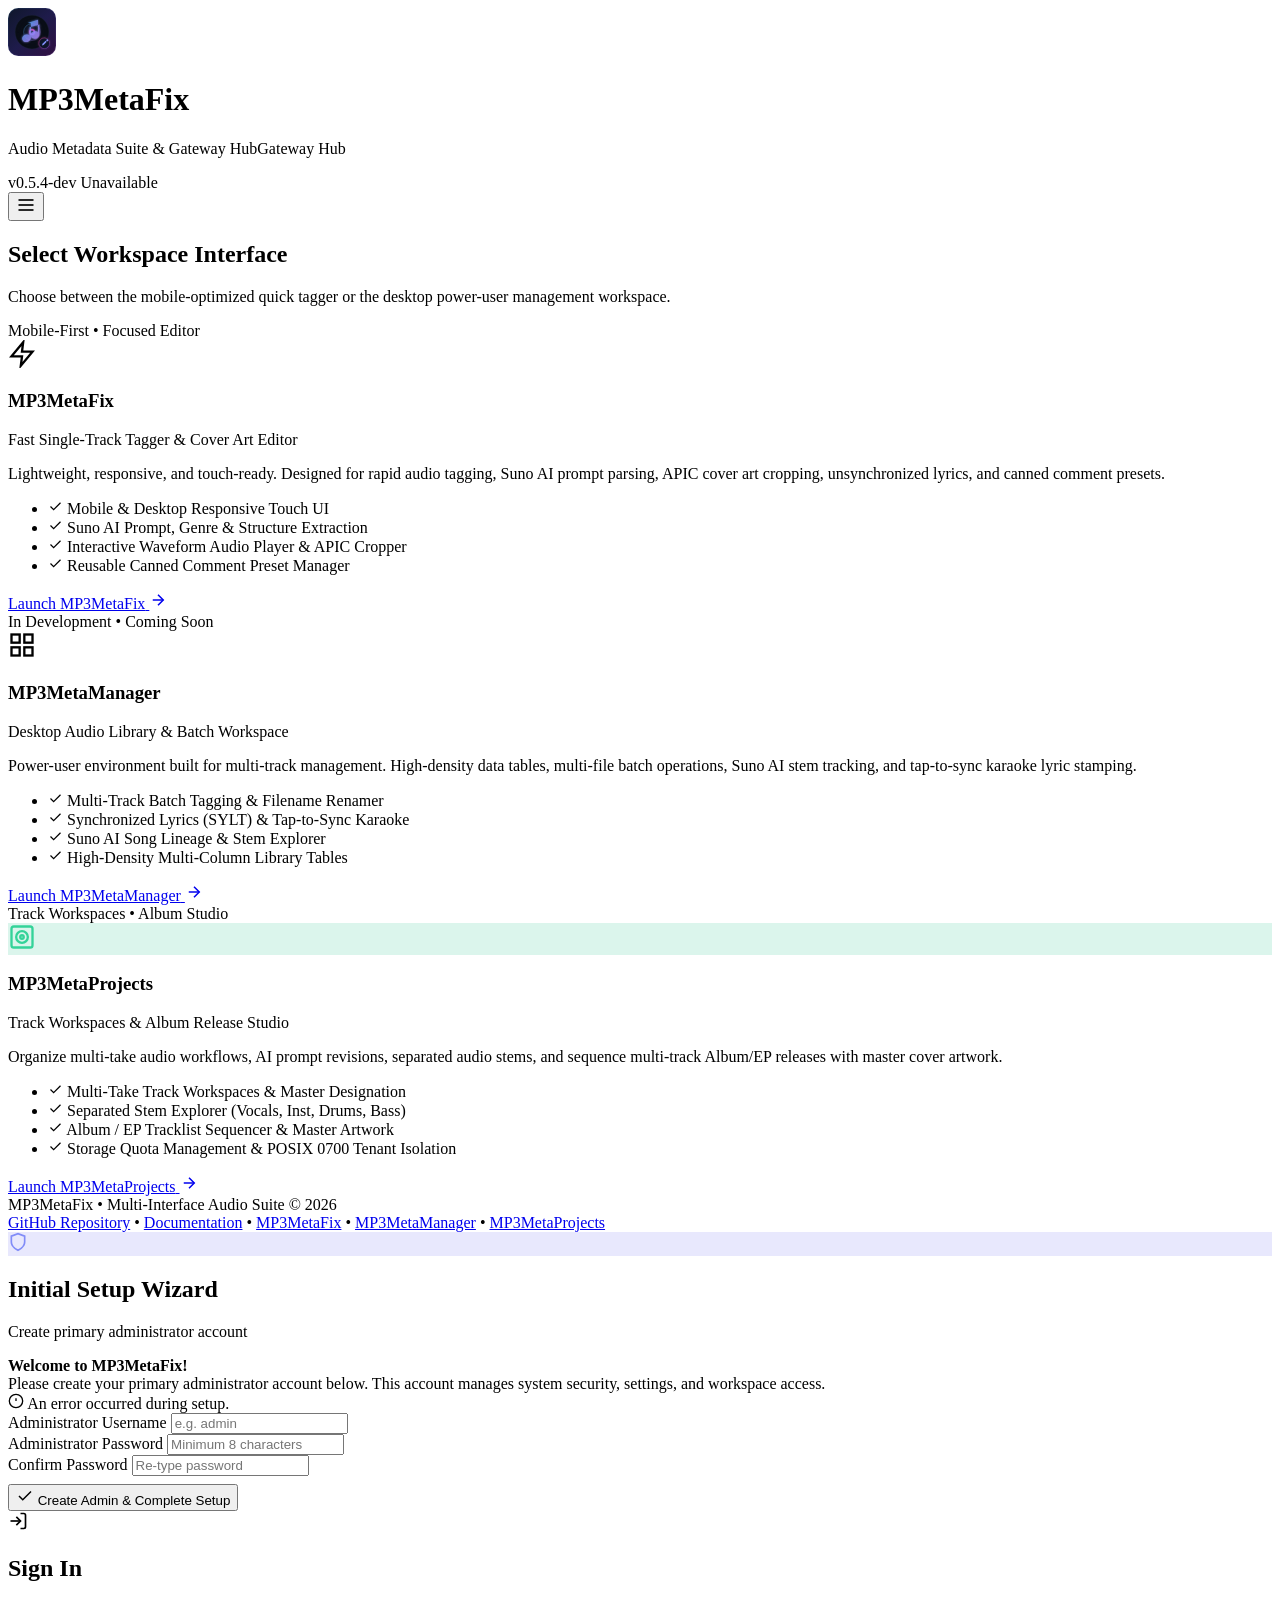
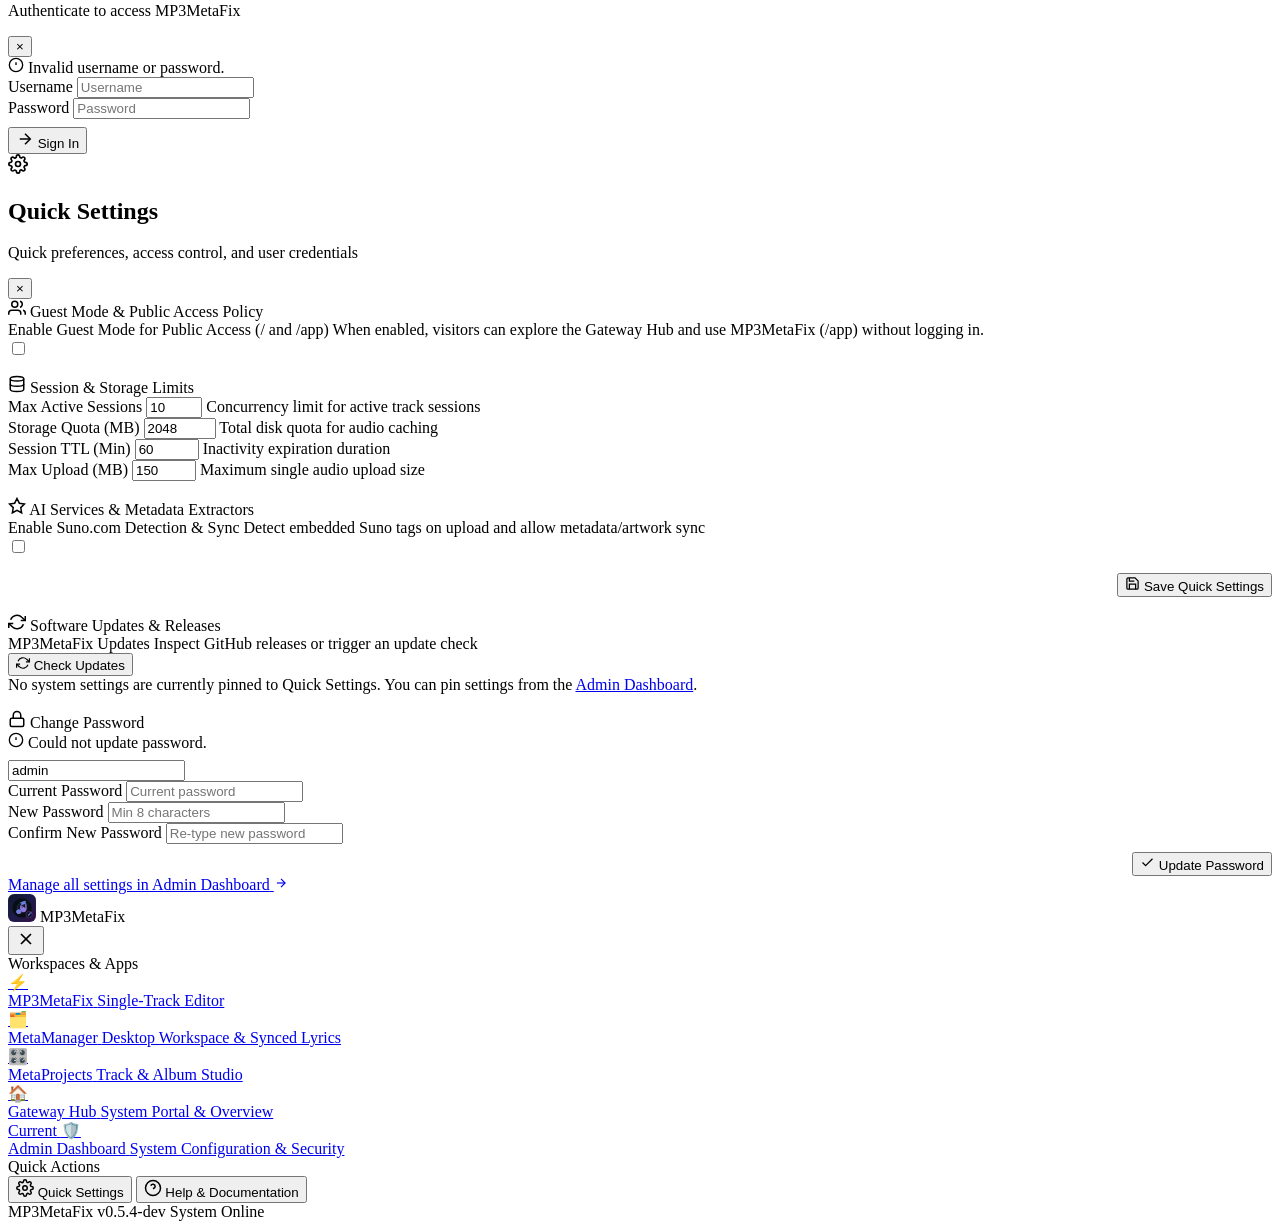
==== commit 32258dc5: "feat: enable public and guest access to in-app help and documentation" ====
--- a/frontend/index.html
+++ b/frontend/index.html
@@ -218,6 +218,8 @@
       <div>MP3MetaFix &bull; Multi-Interface Audio Suite &copy; 2026</div>
       <div class="footer-links">
         <a href="https://github.com/darktekmafia/MP3MetaFix" target="_blank" rel="noopener noreferrer" class="footer-link">GitHub Repository</a>
+        <span class="footer-sep">&bull;</span>
+        <a href="/docs" class="footer-link">Documentation</a>
         <span class="footer-sep">&bull;</span>
         <a href="/app" class="footer-link">MP3MetaFix</a>
         <span class="footer-sep">&bull;</span>
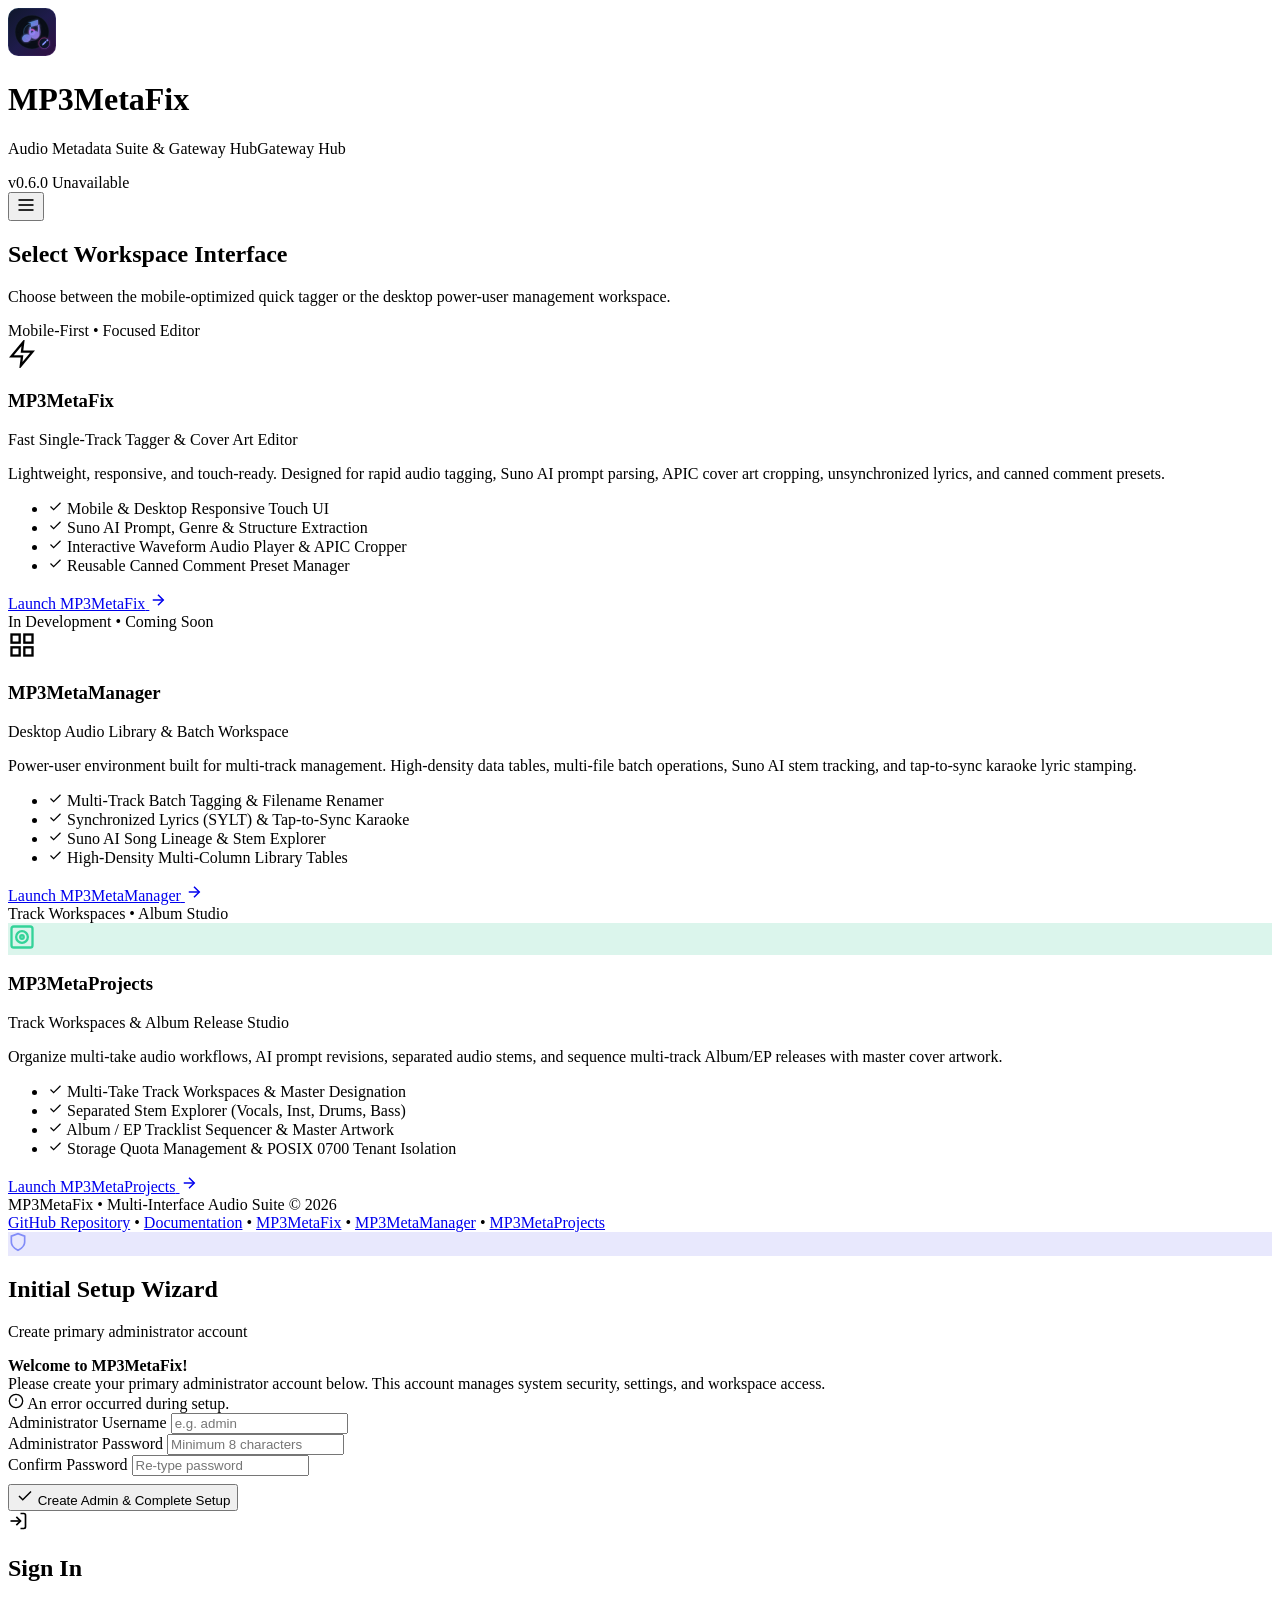
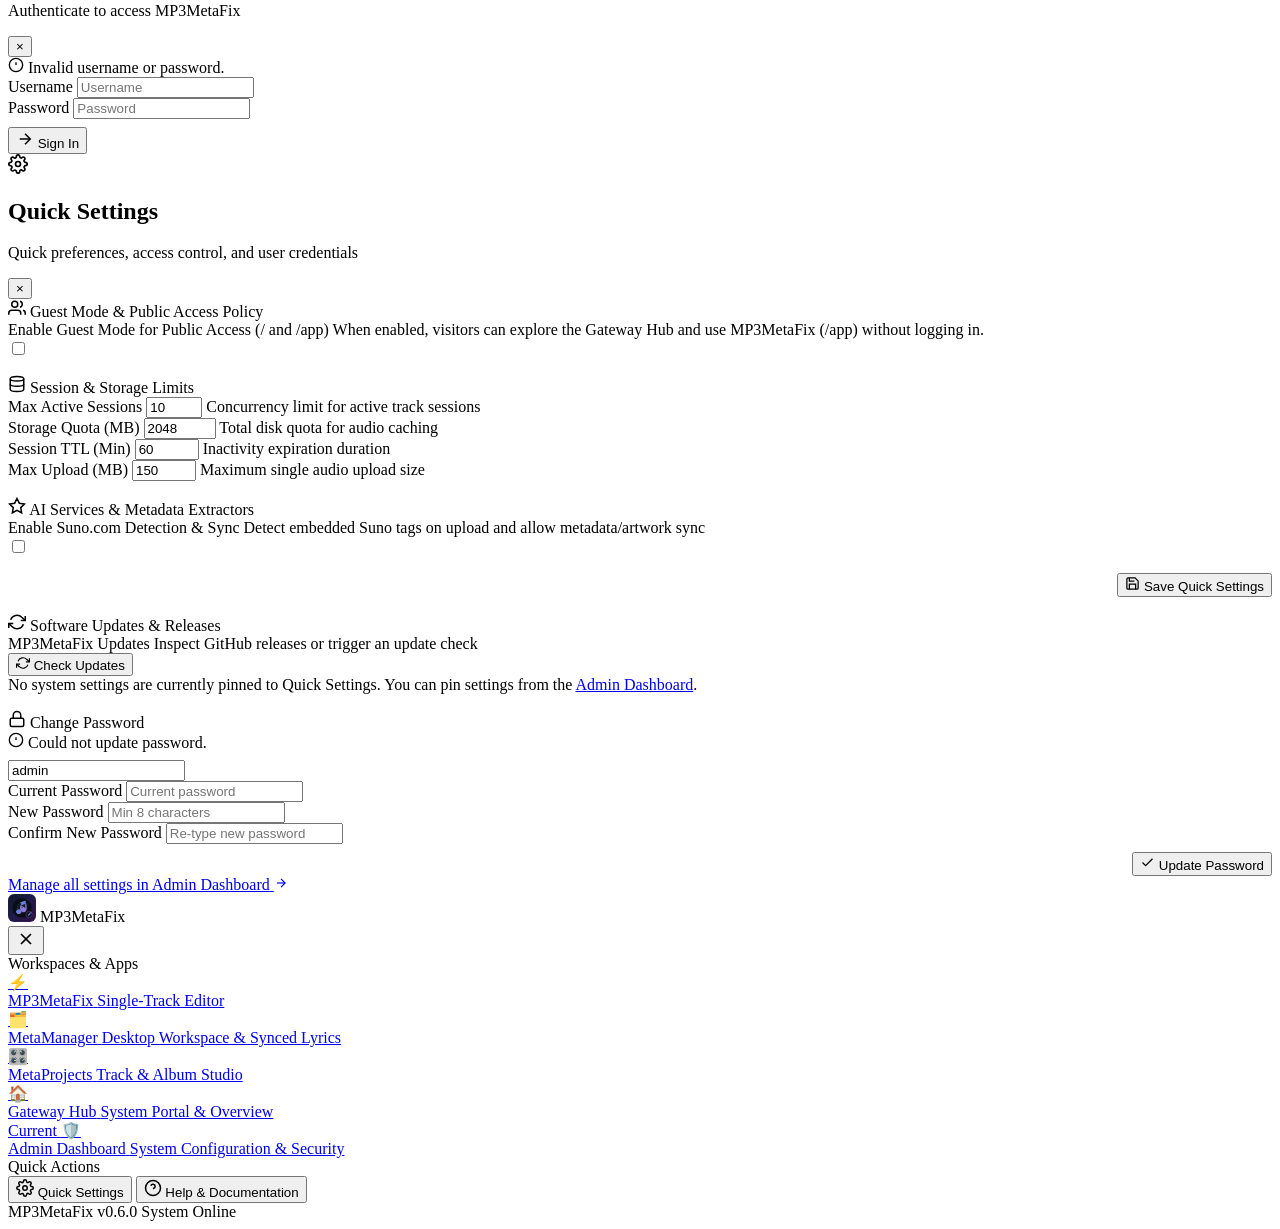
==== commit 167bfaa5: "chore: prepare release v0.6.0 documentation and version synchronization" ====
--- a/frontend/index.html
+++ b/frontend/index.html
@@ -12,7 +12,7 @@
   <link href="https://fonts.googleapis.com/css2?family=Inter:wght@300;400;500;600;700&family=Outfit:wght@500;600;700;800&display=swap" rel="stylesheet">
   
   <link rel="icon" type="image/svg+xml" href="/assets/mp3metafix.svg">
-  <link rel="stylesheet" href="/css/styles.css?v=0.5.4-dev">
+  <link rel="stylesheet" href="/css/styles.css?v=0.6.0">
 </head>
 <body class="app-body hub-body">
   <!-- Dynamic Background Glow Elements -->
@@ -34,7 +34,7 @@
       </div>
 
       <div class="header-badges">
-        <span class="badge badge-version" id="hubVersionBadge">v0.5.4-dev</span>
+        <span class="badge badge-version" id="hubVersionBadge">v0.6.0</span>
         <span class="badge badge-status" id="hubStatusBadge"><span class="status-dot"></span> Online</span>
         <div class="header-auth-container" id="headerAuthContainer"></div>
         <button id="mobileNavToggle" class="mobile-nav-toggle" aria-label="Open Navigation Menu" aria-expanded="false" aria-controls="mobileNavDrawer">
@@ -589,7 +589,7 @@
       <!-- System Status Footer in Drawer -->
       <div class="mobile-drawer-footer">
         <div class="drawer-sys-info">
-          <span class="drawer-version">MP3MetaFix v0.5.4-dev</span>
+          <span class="drawer-version">MP3MetaFix v0.6.0</span>
           <span class="drawer-status"><span class="status-dot"></span> System Online</span>
         </div>
       </div>
@@ -598,7 +598,7 @@
 
   <div id="toastContainer" class="toast-container" aria-live="polite"></div>
 
-  <script src="/js/auth.js?v=0.5.4-dev"></script>
+  <script src="/js/auth.js?v=0.6.0"></script>
   <script>
     // Check basic availability once; resource diagnostics live in /admin.
     fetch('/api/health')
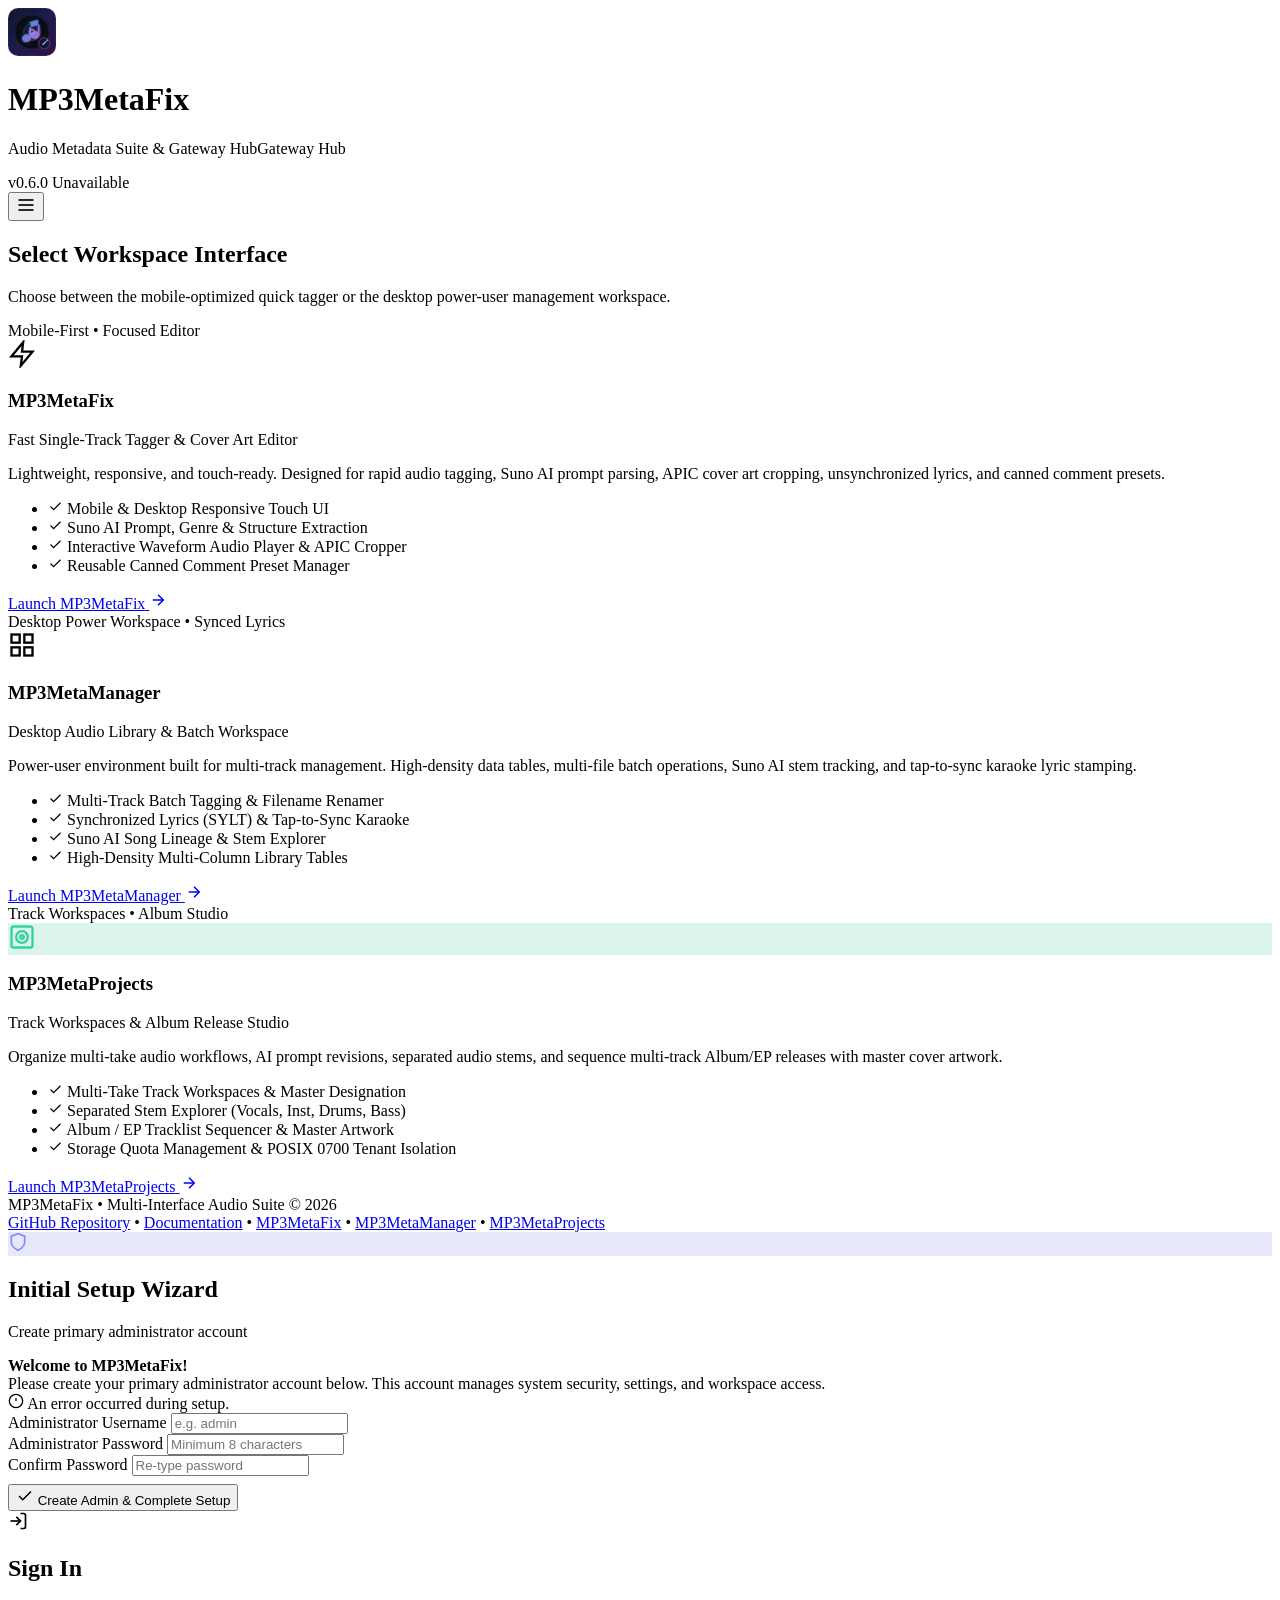
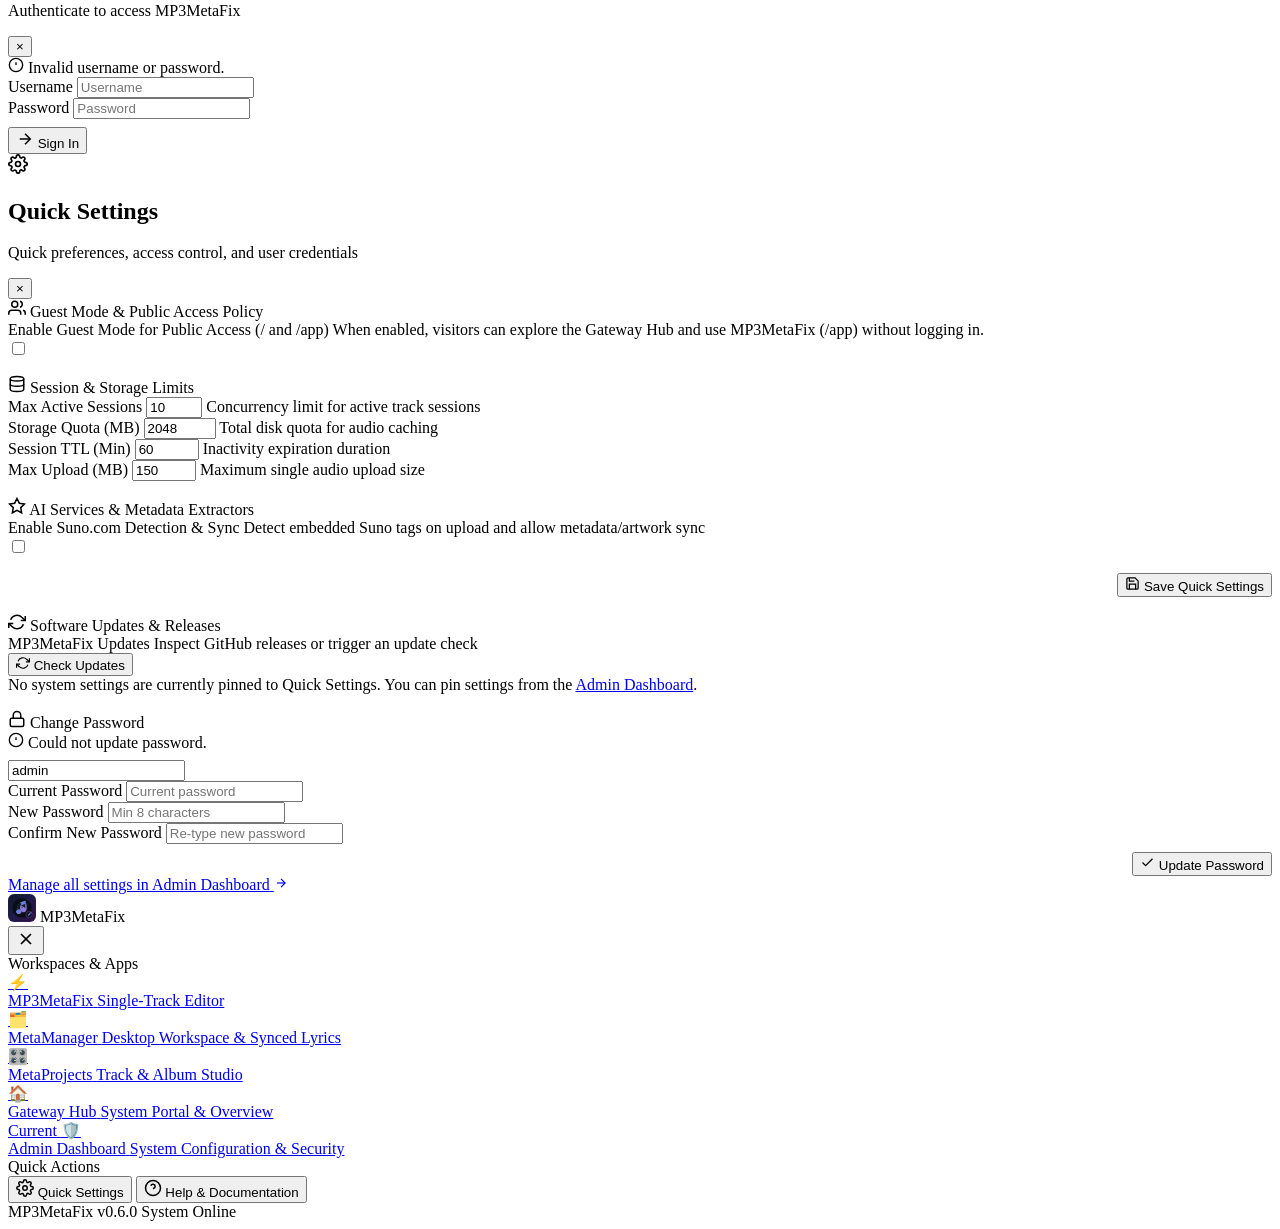
==== commit f8cb89b0: "feat(ui): activate MP3MetaManager hub card and clean workspace badges" ====
--- a/frontend/index.html
+++ b/frontend/index.html
@@ -112,8 +112,8 @@
         <div class="card app-card app-card-manager">
           <div class="app-card-glow"></div>
           <div class="app-card-header">
-            <div class="app-badge-pill pill-coming-soon">
-              <span class="pill-dot pill-dot-amber"></span> In Development &bull; Coming Soon
+            <div class="app-badge-pill pill-accent">
+              <span class="pill-dot"></span> Desktop Power Workspace &bull; Synced Lyrics
             </div>
             <div class="app-icon-wrapper icon-mgr">
               <svg viewBox="0 0 24 24" fill="none" stroke="currentColor" stroke-width="2" width="28" height="28">
@@ -153,7 +153,7 @@
           </div>
 
           <div class="app-card-footer">
-            <a href="/manager" class="btn btn-secondary btn-block btn-lg" id="btnLaunchManager">
+            <a href="/manager" class="btn btn-primary btn-block btn-lg" id="btnLaunchManager">
               <span>Launch MP3MetaManager</span>
               <svg viewBox="0 0 24 24" fill="none" stroke="currentColor" stroke-width="2" width="18" height="18"><line x1="5" y1="12" x2="19" y2="12"></line><polyline points="12 5 19 12 12 19"></polyline></svg>
             </a>
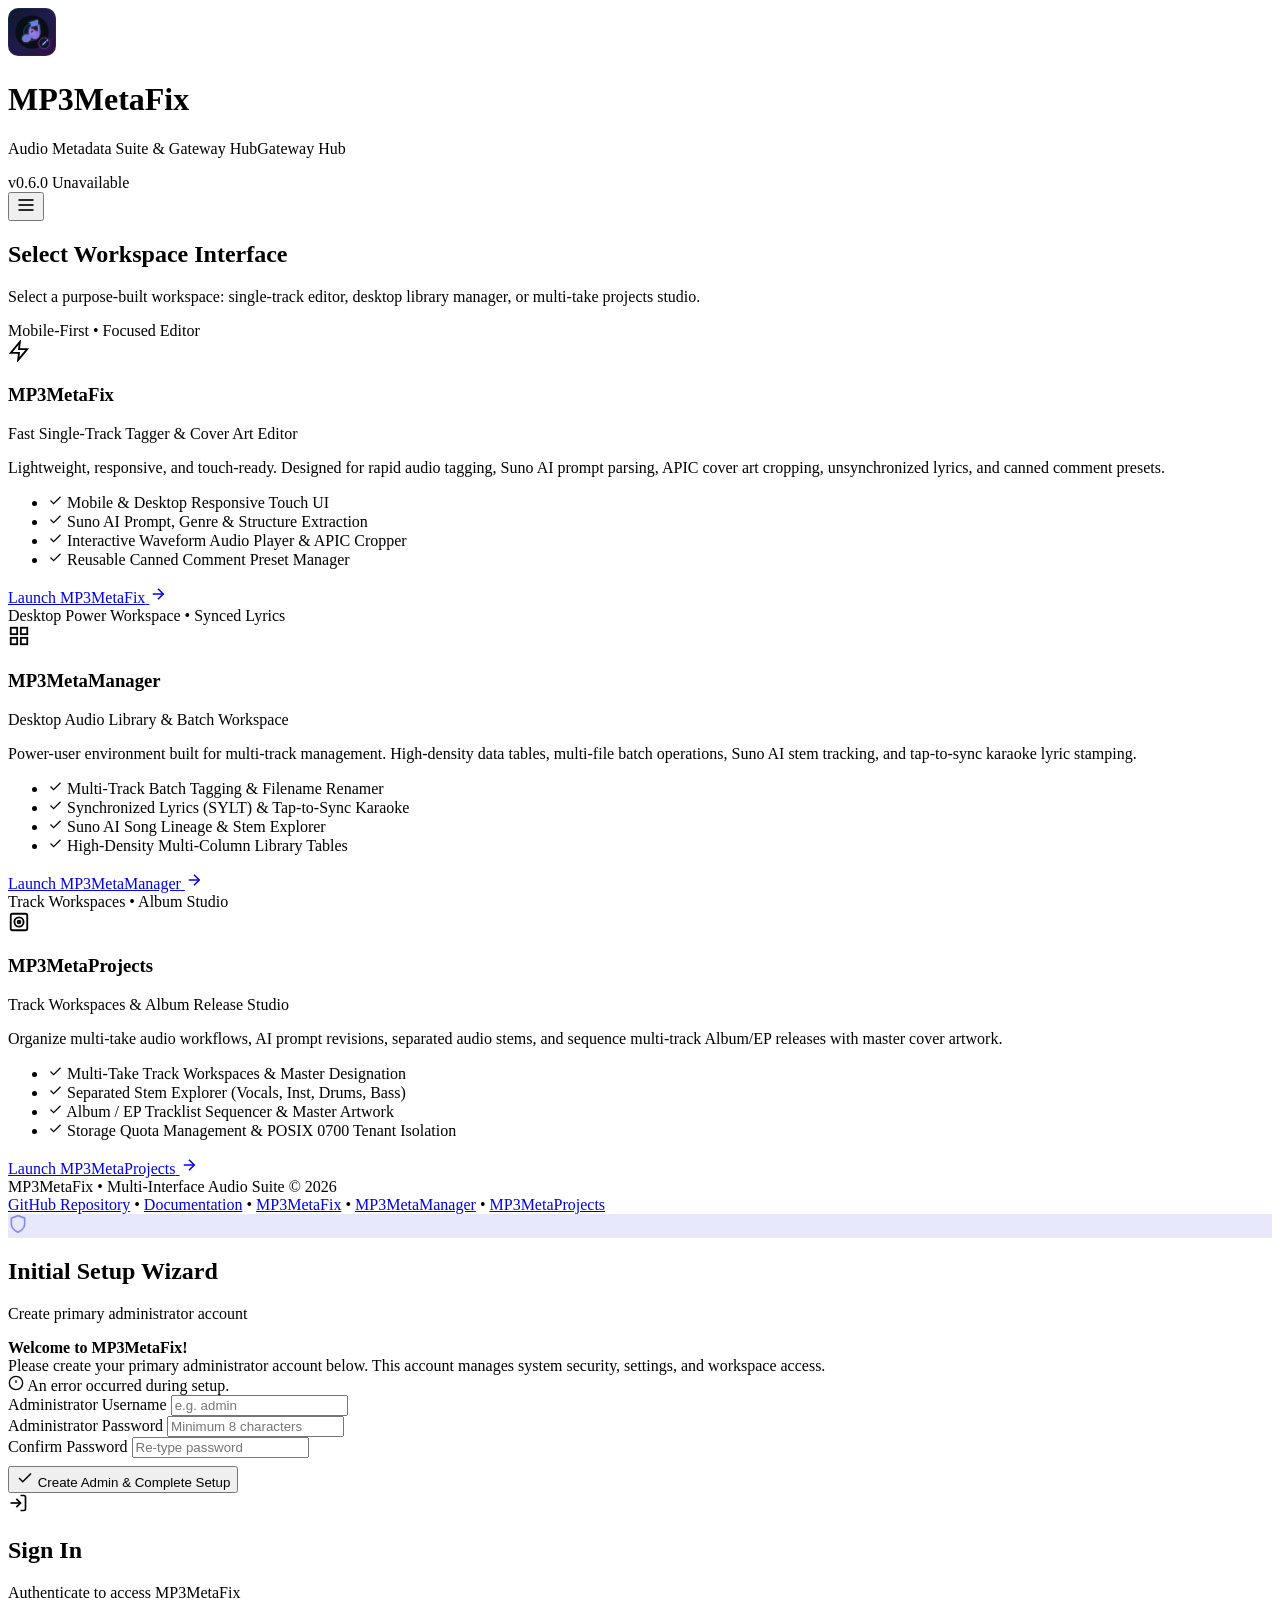
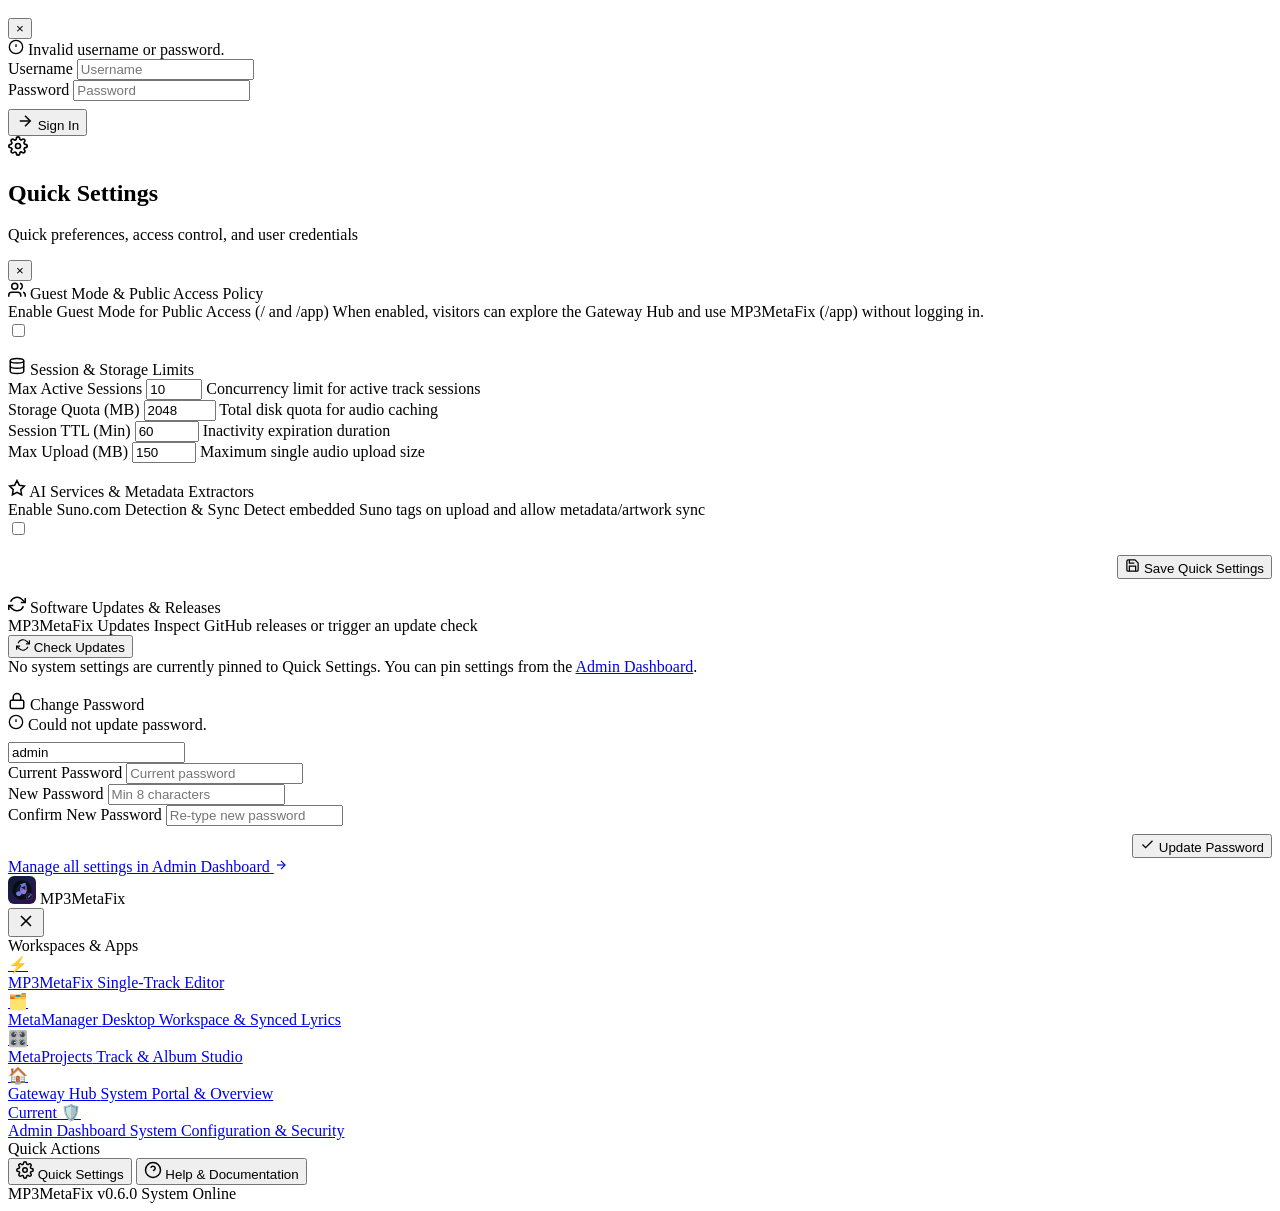
==== commit bfd58e48: "feat(ui): polish Gateway Hub layout to responsive 3-column desktop grid" ====
--- a/frontend/index.html
+++ b/frontend/index.html
@@ -53,7 +53,7 @@
       <section class="hub-hero">
         <h2 class="hub-hero-title">Select Workspace Interface</h2>
         <p class="hub-hero-subtitle">
-          Choose between the mobile-optimized quick tagger or the desktop power-user management workspace.
+          Select a purpose-built workspace: single-track editor, desktop library manager, or multi-take projects studio.
         </p>
       </section>
 
@@ -67,7 +67,7 @@
               <span class="pill-dot"></span> Mobile-First • Focused Editor
             </div>
             <div class="app-icon-wrapper icon-fix">
-              <svg viewBox="0 0 24 24" fill="none" stroke="currentColor" stroke-width="2" width="28" height="28">
+              <svg viewBox="0 0 24 24" fill="none" stroke="currentColor" stroke-width="2" width="22" height="22">
                 <polygon points="13 2 3 14 12 14 11 22 21 10 12 10 13 2"></polygon>
               </svg>
             </div>
@@ -116,7 +116,7 @@
               <span class="pill-dot"></span> Desktop Power Workspace &bull; Synced Lyrics
             </div>
             <div class="app-icon-wrapper icon-mgr">
-              <svg viewBox="0 0 24 24" fill="none" stroke="currentColor" stroke-width="2" width="28" height="28">
+              <svg viewBox="0 0 24 24" fill="none" stroke="currentColor" stroke-width="2" width="22" height="22">
                 <rect x="3" y="3" width="7" height="7"></rect>
                 <rect x="14" y="3" width="7" height="7"></rect>
                 <rect x="14" y="14" width="7" height="7"></rect>
@@ -164,11 +164,11 @@
         <div class="card app-card app-card-projects">
           <div class="app-card-glow"></div>
           <div class="app-card-header">
-            <div class="app-badge-pill pill-primary">
-              <span class="pill-dot"></span> Track Workspaces • Album Studio
-            </div>
-            <div class="app-icon-wrapper icon-mgr" style="background: rgba(16, 185, 129, 0.15); border-color: rgba(16, 185, 129, 0.35); color: #34d399;">
-              <svg viewBox="0 0 24 24" fill="none" stroke="currentColor" stroke-width="2" width="28" height="28">
+            <div class="app-badge-pill pill-projects">
+              <span class="pill-dot"></span> Track Workspaces &bull; Album Studio
+            </div>
+            <div class="app-icon-wrapper icon-projects">
+              <svg viewBox="0 0 24 24" fill="none" stroke="currentColor" stroke-width="2" width="22" height="22">
                 <rect x="3" y="3" width="18" height="18" rx="2" ry="2"></rect>
                 <circle cx="12" cy="12" r="5"></circle>
                 <circle cx="12" cy="12" r="1.5"></circle>
